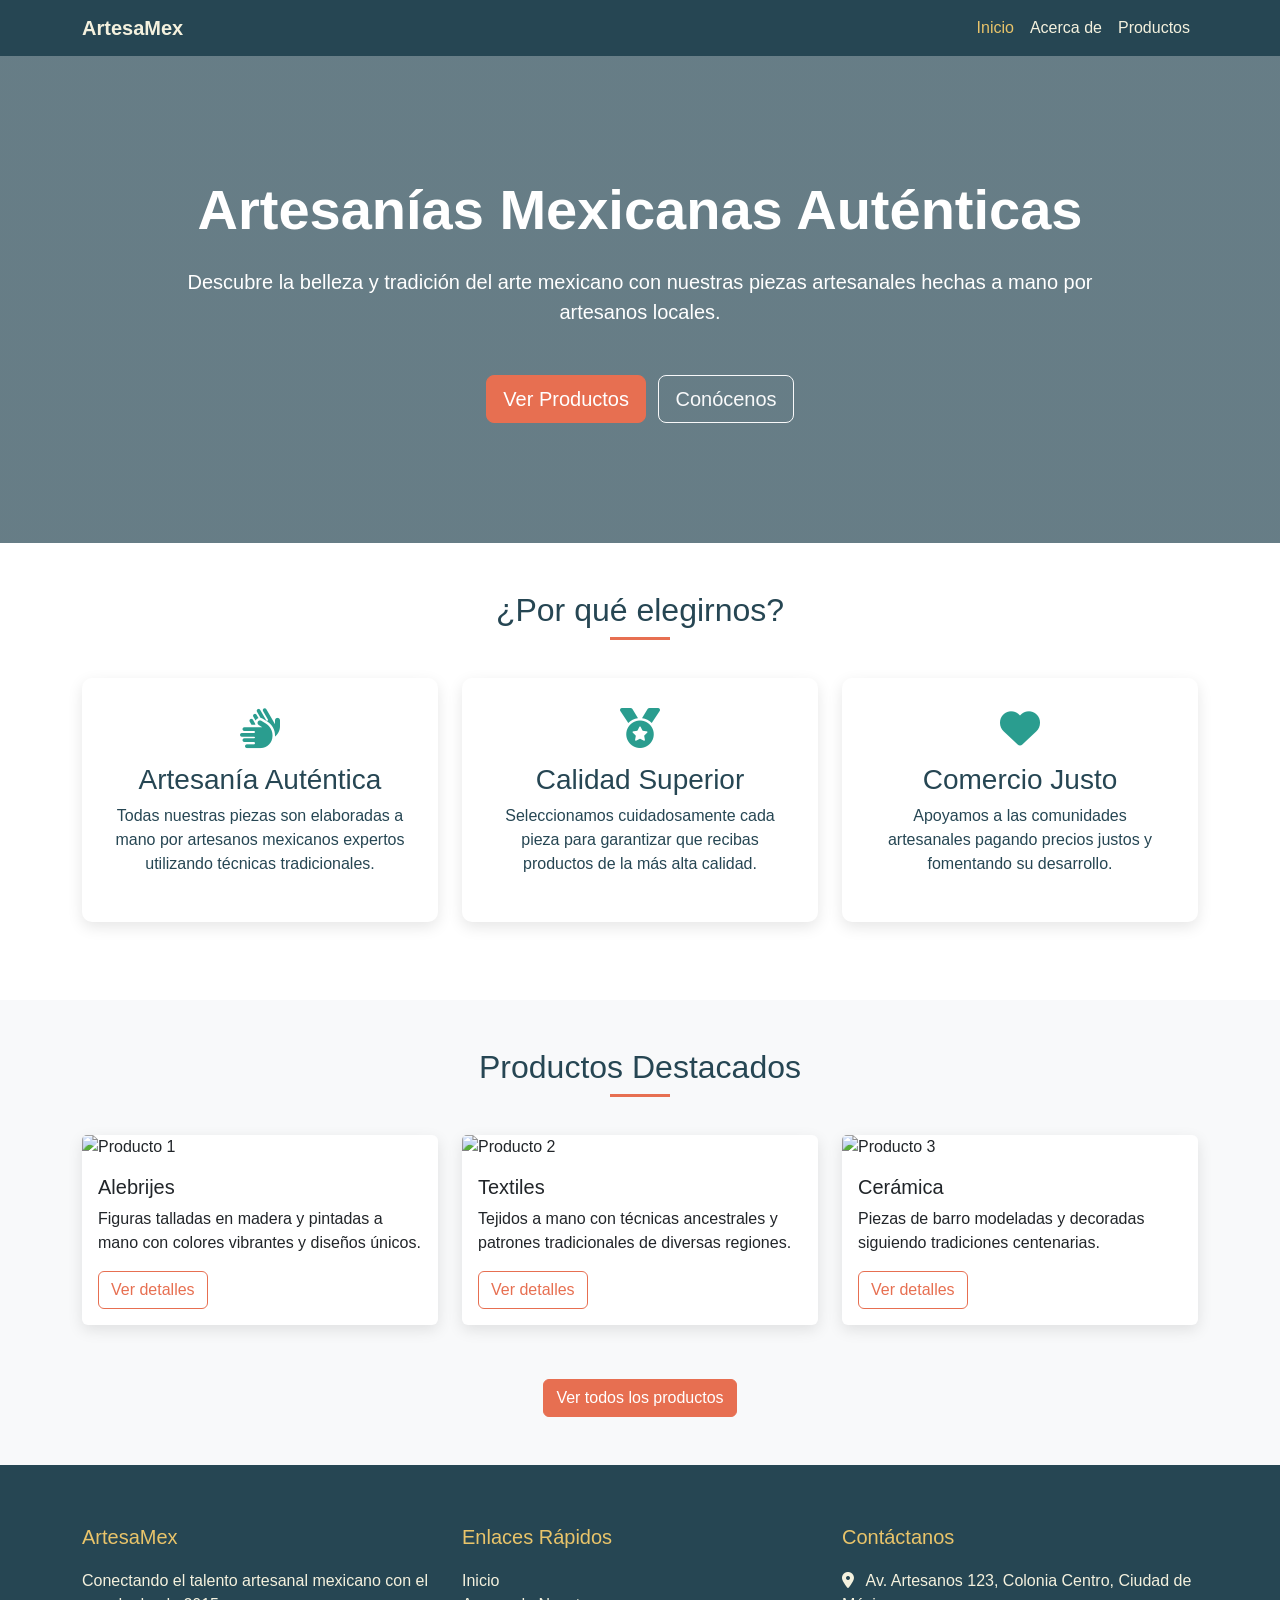
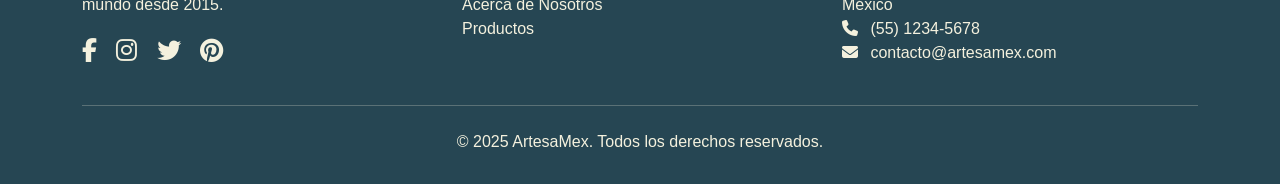
==== Frontend/index.html @ 0edc9e71 "Armado de estructura: HTML agregado a carpeta Frontend" ====
<!DOCTYPE html>
<html lang="es">
<head>
    <meta charset="UTF-8">
    <meta name="viewport" content="width=device-width, initial-scale=1.0">
    <title>ArtesaMex - Artesanías Mexicanas</title>
    <link href="https://cdnjs.cloudflare.com/ajax/libs/bootstrap/5.3.0/css/bootstrap.min.css" rel="stylesheet">
    <link href="https://cdnjs.cloudflare.com/ajax/libs/font-awesome/6.4.0/css/all.min.css" rel="stylesheet">
    <style>
        :root {
            --primary-color: #e76f51;
            --secondary-color: #2a9d8f;
            --accent-color: #e9c46a;
            --dark-color: #264653;
            --light-color: #f4f1de;
        }
        
        body {
            font-family: 'Segoe UI', Tahoma, Geneva, Verdana, sans-serif;
            color: var(--dark-color);
        }
        
        .navbar {
            background-color: var(--dark-color);
        }
        
        .navbar-brand {
            font-weight: bold;
            color: var(--light-color) !important;
        }
        
        .nav-link {
            color: var(--light-color) !important;
            font-weight: 500;
        }
        
        .nav-link.active {
            color: var(--accent-color) !important;
        }
        
        .hero-section {
            background: linear-gradient(rgba(38, 70, 83, 0.7), rgba(38, 70, 83, 0.7)), url('/api/placeholder/1920/1080');
            background-size: cover;
            background-position: center;
            color: white;
            padding: 120px 0;
            text-align: center;
        }
        
        .hero-section h1 {
            font-size: 3.5rem;
            font-weight: bold;
        }
        
        .btn-primary {
            background-color: var(--primary-color);
            border-color: var(--primary-color);
        }
        
        .btn-primary:hover {
            background-color: #d56344;
            border-color: #d56344;
        }
        
        .btn-outline-primary {
            color: var(--primary-color);
            border-color: var(--primary-color);
        }
        
        .btn-outline-primary:hover {
            background-color: var(--primary-color);
            border-color: var(--primary-color);
        }
        
        .feature-box {
            padding: 30px;
            border-radius: 10px;
            box-shadow: 0 5px 15px rgba(0,0,0,0.1);
            margin-bottom: 30px;
            transition: transform 0.3s ease;
        }
        
        .feature-box:hover {
            transform: translateY(-5px);
        }
        
        .feature-icon {
            font-size: 2.5rem;
            color: var(--secondary-color);
            margin-bottom: 15px;
        }
        
        .section-title {
            position: relative;
            margin-bottom: 40px;
        }
        
        .section-title:after {
            content: '';
            position: absolute;
            left: 0;
            bottom: -10px;
            width: 60px;
            height: 3px;
            background-color: var(--primary-color);
        }
        
        .section-title.text-center:after {
            left: 50%;
            transform: translateX(-50%);
        }
        
        .team-member {
            text-align: center;
            margin-bottom: 30px;
        }
        
        .team-member img {
            width: 200px;
            height: 200px;
            border-radius: 50%;
            object-fit: cover;
            border: 5px solid var(--light-color);
        }
        
        .product-card {
            border: none;
            box-shadow: 0 5px 15px rgba(0,0,0,0.1);
            transition: transform 0.3s ease;
            margin-bottom: 30px;
        }
        
        .product-card:hover {
            transform: translateY(-5px);
        }
        
        .footer {
            background-color: var(--dark-color);
            color: var(--light-color);
            padding: 60px 0 30px;
        }
        
        .footer h5 {
            color: var(--accent-color);
            margin-bottom: 20px;
        }
        
        .footer-link {
            color: var(--light-color);
            text-decoration: none;
            transition: color 0.3s;
        }
        
        .footer-link:hover {
            color: var(--accent-color);
        }
        
        .social-icon {
            font-size: 1.5rem;
            margin-right: 15px;
            color: var(--light-color);
            transition: color 0.3s;
        }
        
        .social-icon:hover {
            color: var(--accent-color);
        }
    </style>
</head>
<body>
    <!-- Navbar -->
    <nav class="navbar navbar-expand-lg navbar-dark sticky-top">
        <div class="container">
            <a class="navbar-brand" href="#home-page">ArtesaMex</a>
            <button class="navbar-toggler" type="button" data-bs-toggle="collapse" data-bs-target="#navbarNav">
                <span class="navbar-toggler-icon"></span>
            </button>
            <div class="collapse navbar-collapse" id="navbarNav">
                <ul class="navbar-nav ms-auto">
                    <li class="nav-item">
                        <a class="nav-link active" href="#home-page">Inicio</a>
                    </li>
                    <li class="nav-item">
                        <a class="nav-link" href="#about-page">Acerca de</a>
                    </li>
                    <li class="nav-item">
                        <a class="nav-link" href="#products-page">Productos</a>
                    </li>
                </ul>
            </div>
        </div>
    </nav>

    <!-- HOME PAGE -->
    <div id="home-page">
        <!-- Hero Section -->
        <section class="hero-section">
            <div class="container">
                <div class="row">
                    <div class="col-lg-10 mx-auto">
                        <h1 class="mb-4">Artesanías Mexicanas Auténticas</h1>
                        <p class="lead mb-5">Descubre la belleza y tradición del arte mexicano con nuestras piezas artesanales hechas a mano por artesanos locales.</p>
                        <a href="#products-page" class="btn btn-primary btn-lg me-2">Ver Productos</a>
                        <a href="#about-page" class="btn btn-outline-light btn-lg">Conócenos</a>
                    </div>
                </div>
            </div>
        </section>

        <!-- Features Section -->
        <section class="py-5">
            <div class="container">
                <h2 class="section-title text-center mb-5">¿Por qué elegirnos?</h2>
                <div class="row">
                    <div class="col-md-4">
                        <div class="feature-box text-center">
                            <i class="fas fa-hands feature-icon"></i>
                            <h3>Artesanía Auténtica</h3>
                            <p>Todas nuestras piezas son elaboradas a mano por artesanos mexicanos expertos utilizando técnicas tradicionales.</p>
                        </div>
                    </div>
                    <div class="col-md-4">
                        <div class="feature-box text-center">
                            <i class="fas fa-medal feature-icon"></i>
                            <h3>Calidad Superior</h3>
                            <p>Seleccionamos cuidadosamente cada pieza para garantizar que recibas productos de la más alta calidad.</p>
                        </div>
                    </div>
                    <div class="col-md-4">
                        <div class="feature-box text-center">
                            <i class="fas fa-heart feature-icon"></i>
                            <h3>Comercio Justo</h3>
                            <p>Apoyamos a las comunidades artesanales pagando precios justos y fomentando su desarrollo.</p>
                        </div>
                    </div>
                </div>
            </div>
        </section>

        <!-- Featured Products Preview -->
        <section class="py-5 bg-light">
            <div class="container">
                <h2 class="section-title text-center mb-5">Productos Destacados</h2>
                <div class="row">
                    <div class="col-md-4">
                        <div class="card product-card">
                            <img src="/api/placeholder/400/300" class="card-img-top" alt="Producto 1">
                            <div class="card-body">
                                <h5 class="card-title">Alebrijes</h5>
                                <p class="card-text">Figuras talladas en madera y pintadas a mano con colores vibrantes y diseños únicos.</p>
                                <a href="#products-page" class="btn btn-outline-primary">Ver detalles</a>
                            </div>
                        </div>
                    </div>
                    <div class="col-md-4">
                        <div class="card product-card">
                            <img src="/api/placeholder/400/300" class="card-img-top" alt="Producto 2">
                            <div class="card-body">
                                <h5 class="card-title">Textiles</h5>
                                <p class="card-text">Tejidos a mano con técnicas ancestrales y patrones tradicionales de diversas regiones.</p>
                                <a href="#products-page" class="btn btn-outline-primary">Ver detalles</a>
                            </div>
                        </div>
                    </div>
                    <div class="col-md-4">
                        <div class="card product-card">
                            <img src="/api/placeholder/400/300" class="card-img-top" alt="Producto 3">
                            <div class="card-body">
                                <h5 class="card-title">Cerámica</h5>
                                <p class="card-text">Piezas de barro modeladas y decoradas siguiendo tradiciones centenarias.</p>
                                <a href="#products-page" class="btn btn-outline-primary">Ver detalles</a>
                            </div>
                        </div>
                    </div>
                </div>
                <div class="text-center mt-4">
                    <a href="#products-page" class="btn btn-primary">Ver todos los productos</a>
                </div>
            </div>
        </section>
    </div>

    <!-- ABOUT PAGE -->
    <div id="about-page" class="py-5">
        <div class="container">
            <h2 class="section-title mb-5">Acerca de Nosotros</h2>
            
            <div class="row align-items-center mb-5">
                <div class="col-lg-6">
                    <h3>Nuestra Historia</h3>
                    <p>ArtesaMex nació en 2015 con la misión de preservar y promover el rico patrimonio artesanal mexicano. Lo que comenzó como un pequeño puesto en mercados locales se ha convertido en una empresa dedicada a conectar el talento artesanal mexicano con amantes del arte en todo el país.</p>
                    <p>Cada pieza que ofrecemos cuenta una historia única, transmitiendo la cultura, tradiciones y el espíritu creativo de México a través de las manos expertas de nuestros artesanos.</p>
                </div>
                <div class="col-lg-6">
                    <img src="/api/placeholder/600/400" alt="Nuestra Historia" class="img-fluid rounded">
                </div>
            </div>
            
            <div class="row align-items-center mb-5 flex-lg-row-reverse">
                <div class="col-lg-6">
                    <h3>Nuestra Misión</h3>
                    <p>En ArtesaMex, nos dedicamos a:</p>
                    <ul>
                        <li>Preservar y promover las técnicas artesanales tradicionales mexicanas</li>
                        <li>Ofrecer productos auténticos y de alta calidad a precios justos</li>
                        <li>Apoyar directamente a los artesanos y sus comunidades</li>
                        <li>Contribuir al desarrollo sostenible de las comunidades artesanales</li>
                        <li>Difundir la riqueza cultural de México a través de sus artesanías</li>
                    </ul>
                </div>
                <div class="col-lg-6">
                    <img src="/api/placeholder/600/400" alt="Nuestra Misión" class="img-fluid rounded">
                </div>
            </div>
            
            <h3 class="text-center mb-4">Nuestro Equipo</h3>
            <div class="row">
                <div class="col-md-4">
                    <div class="team-member">
                        <img src="/api/placeholder/300/300" alt="Equipo 1">
                        <h4 class="mt-3">María Fernández</h4>
                        <p class="text-muted">Fundadora y Directora</p>
                    </div>
                </div>
                <div class="col-md-4">
                    <div class="team-member">
                        <img src="/api/placeholder/300/300" alt="Equipo 2">
                        <h4 class="mt-3">Carlos Ramírez</h4>
                        <p class="text-muted">Coordinador de Artesanos</p>
                    </div>
                </div>
                <div class="col-md-4">
                    <div class="team-member">
                        <img src="/api/placeholder/300/300" alt="Equipo 3">
                        <h4 class="mt-3">Laura Gómez</h4>
                        <p class="text-muted">Diseñadora</p>
                    </div>
                </div>
            </div>
        </div>
    </div>

    <!-- PRODUCTS PAGE -->
    <div id="products-page" class="py-5 bg-light">
        <div class="container">
            <h2 class="section-title mb-5">Nuestros Productos</h2>
            
            <!-- Product Categories -->
            <ul class="nav nav-pills mb-4 justify-content-center">
                <li class="nav-item">
                    <a class="nav-link active" href="#all">Todos</a>
                </li>
                <li class="nav-item">
                    <a class="nav-link" href="#wood">Madera</a>
                </li>
                <li class="nav-item">
                    <a class="nav-link" href="#textile">Textiles</a>
                </li>
                <li class="nav-item">
                    <a class="nav-link" href="#ceramic">Cerámica</a>
                </li>
                <li class="nav-item">
                    <a class="nav-link" href="#jewelry">Joyería</a>
                </li>
            </ul>
            
            <!-- Products Grid -->
            <div class="row">
                <!-- Product 1 -->
                <div class="col-md-4 col-lg-3">
                    <div class="card product-card">
                        <img src="/api/placeholder/300/200" class="card-img-top" alt="Producto 1">
                        <div class="card-body">
                            <h5 class="card-title">Alebrije Multicolor</h5>
                            <p class="text-muted">Madera</p>
                            <p class="card-text">Figura tallada y pintada a mano con diseños únicos y colores vibrantes.</p>
                            <div class="d-flex justify-content-between align-items-center">
                                <span class="h5 mb-0">$850</span>
                                <button class="btn btn-sm btn-outline-primary">Ver detalles</button>
                            </div>
                        </div>
                    </div>
                </div>
                
                <!-- Product 2 -->
                <div class="col-md-4 col-lg-3">
                    <div class="card product-card">
                        <img src="/api/placeholder/300/200" class="card-img-top" alt="Producto 2">
                        <div class="card-body">
                            <h5 class="card-title">Rebozo Tradicional</h5>
                            <p class="text-muted">Textiles</p>
                            <p class="card-text">Tejido a mano en telar con técnicas ancestrales y tintes naturales.</p>
                            <div class="d-flex justify-content-between align-items-center">
                                <span class="h5 mb-0">$1,200</span>
                                <button class="btn btn-sm btn-outline-primary">Ver detalles</button>
                            </div>
                        </div>
                    </div>
                </div>
                
                <!-- Product 3 -->
                <div class="col-md-4 col-lg-3">
                    <div class="card product-card">
                        <img src="/api/placeholder/300/200" class="card-img-top" alt="Producto 3">
                        <div class="card-body">
                            <h5 class="card-title">Talavera Decorativa</h5>
                            <p class="text-muted">Cerámica</p>
                            <p class="card-text">Pieza de cerámica pintada a mano con diseños tradicionales de Puebla.</p>
                            <div class="d-flex justify-content-between align-items-center">
                                <span class="h5 mb-0">$650</span>
                                <button class="btn btn-sm btn-outline-primary">Ver detalles</button>
                            </div>
                        </div>
                    </div>
                </div>
                
                <!-- Product 4 -->
                <div class="col-md-4 col-lg-3">
                    <div class="card product-card">
                        <img src="/api/placeholder/300/200" class="card-img-top" alt="Producto 4">
                        <div class="card-body">
                            <h5 class="card-title">Collar de Plata</h5>
                            <p class="text-muted">Joyería</p>
                            <p class="card-text">Joyería fina de plata trabajada a mano por artesanos de Taxco.</p>
                            <div class="d-flex justify-content-between align-items-center">
                                <span class="h5 mb-0">$1,500</span>
                                <button class="btn btn-sm btn-outline-primary">Ver detalles</button>
                            </div>
                        </div>
                    </div>
                </div>
                
                <!-- Product 5 -->
                <div class="col-md-4 col-lg-3">
                    <div class="card product-card">
                        <img src="/api/placeholder/300/200" class="card-img-top" alt="Producto 5">
                        <div class="card-body">
                            <h5 class="card-title">Máscara Ceremonial</h5>
                            <p class="text-muted">Madera</p>
                            <p class="card-text">Máscara tallada en madera inspirada en tradiciones prehispánicas.</p>
                            <div class="d-flex justify-content-between align-items-center">
                                <span class="h5 mb-0">$950</span>
                                <button class="btn btn-sm btn-outline-primary">Ver detalles</button>
                            </div>
                        </div>
                    </div>
                </div>
                
                <!-- Product 6 -->
                <div class="col-md-4 col-lg-3">
                    <div class="card product-card">
                        <img src="/api/placeholder/300/200" class="card-img-top" alt="Producto 6">
                        <div class="card-body">
                            <h5 class="card-title">Huipil Bordado</h5>
                            <p class="text-muted">Textiles</p>
                            <p class="card-text">Prenda tradicional con bordados a mano de Chiapas.</p>
                            <div class="d-flex justify-content-between align-items-center">
                                <span class="h5 mb-0">$1,800</span>
                                <button class="btn btn-sm btn-outline-primary">Ver detalles</button>
                            </div>
                        </div>
                    </div>
                </div>
                
                <!-- Product 7 -->
                <div class="col-md-4 col-lg-3">
                    <div class="card product-card">
                        <img src="/api/placeholder/300/200" class="card-img-top" alt="Producto 7">
                        <div class="card-body">
                            <h5 class="card-title">Árbol de la Vida</h5>
                            <p class="text-muted">Cerámica</p>
                            <p class="card-text">Pieza decorativa elaborada y pintada a mano en Metepec.</p>
                            <div class="d-flex justify-content-between align-items-center">
                                <span class="h5 mb-0">$1,100</span>
                                <button class="btn btn-sm btn-outline-primary">Ver detalles</button>
                            </div>
                        </div>
                    </div>
                </div>
                
                <!-- Product 8 -->
                <div class="col-md-4 col-lg-3">
                    <div class="card product-card">
                        <img src="/api/placeholder/300/200" class="card-img-top" alt="Producto 8">
                        <div class="card-body">
                            <h5 class="card-title">Aretes de Ámbar</h5>
                            <p class="text-muted">Joyería</p>
                            <p class="card-text">Aretes de plata con ámbar natural de Chiapas montado a mano.</p>
                            <div class="d-flex justify-content-between align-items-center">
                                <span class="h5 mb-0">$780</span>
                                <button class="btn btn-sm btn-outline-primary">Ver detalles</button>
                            </div>
                        </div>
                    </div>
                </div>
            </div>
        </div>
    </div>

    <!-- Footer -->
    <footer class="footer">
        <div class="container">
            <div class="row">
                <div class="col-md-4 mb-4 mb-md-0">
                    <h5>ArtesaMex</h5>
                    <p>Conectando el talento artesanal mexicano con el mundo desde 2015.</p>
                    <div class="mt-3">
                        <a href="#" class="social-icon"><i class="fab fa-facebook-f"></i></a>
                        <a href="#" class="social-icon"><i class="fab fa-instagram"></i></a>
                        <a href="#" class="social-icon"><i class="fab fa-twitter"></i></a>
                        <a href="#" class="social-icon"><i class="fab fa-pinterest"></i></a>
                    </div>
                </div>
                <div class="col-md-4 mb-4 mb-md-0">
                    <h5>Enlaces Rápidos</h5>
                    <ul class="list-unstyled">
                        <li><a href="#home-page" class="footer-link">Inicio</a></li>
                        <li><a href="#about-page" class="footer-link">Acerca de Nosotros</a></li>
                        <li><a href="#products-page" class="footer-link">Productos</a></li>
                    </ul>
                </div>
                <div class="col-md-4">
                    <h5>Contáctanos</h5>
                    <ul class="list-unstyled">
                        <li><i class="fas fa-map-marker-alt me-2"></i> Av. Artesanos 123, Colonia Centro, Ciudad de México</li>
                        <li><i class="fas fa-phone me-2"></i> (55) 1234-5678</li>
                        <li><i class="fas fa-envelope me-2"></i> contacto@artesamex.com</li>
                    </ul>
                </div>
            </div>
            <hr class="mt-4 mb-4 bg-light">
            <div class="row">
                <div class="col-md-12 text-center">
                    <p class="mb-0">&copy; 2025 ArtesaMex. Todos los derechos reservados.</p>
                </div>
            </div>
        </div>
    </footer>

    <!-- Scripts -->
    <script src="https://cdnjs.cloudflare.com/ajax/libs/bootstrap/5.3.0/js/bootstrap.bundle.min.js"></script>
    <script>
        // Simple page navigation script
        document.addEventListener('DOMContentLoaded', function() {
            // Get all navbar links
            const navLinks = document.querySelectorAll('.navbar-nav .nav-link');
            
            // Add click event to each link
            navLinks.forEach(link => {
                link.addEventListener('click', function(e) {
                    // Update active class
                    navLinks.forEach(l => l.classList.remove('active'));
                    this.classList.add('active');
                    
                    // Get target page id
                    const targetId = this.getAttribute('href');
                    
                    // Hide all pages
                    document.querySelectorAll('#home-page, #about-page, #products-page').forEach(page => {
                        page.style.display = 'none';
                    });
                    
                    // Show target page
                    document.querySelector(targetId).style.display = 'block';
                    
                    // Scroll to top
                    window.scrollTo(0, 0);
                });
            });
            
            // Initial setup - show home page
            document.querySelector('#home-page').style.display = 'block';
            document.querySelector('#about-page').style.display = 'none';
            document.querySelector('#products-page').style.display = 'none';
        });
    </script>
</body>
</html>
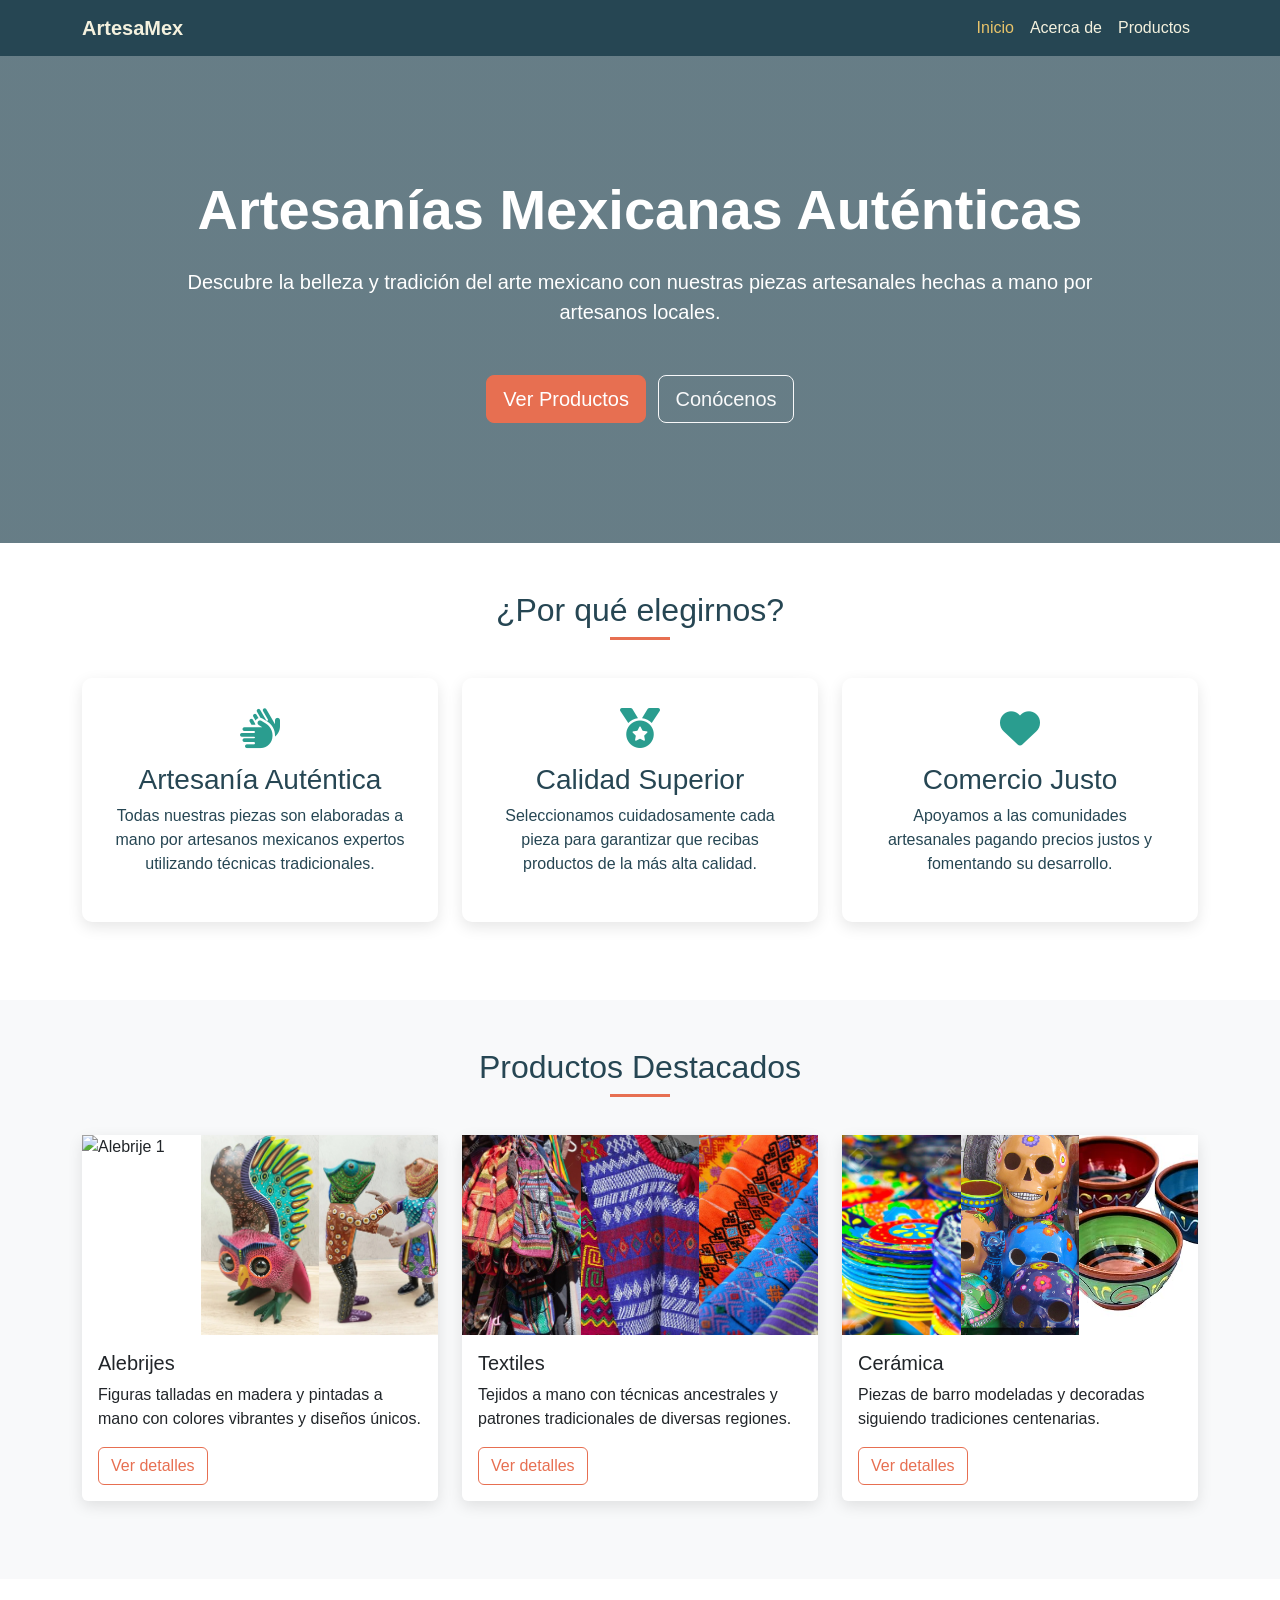
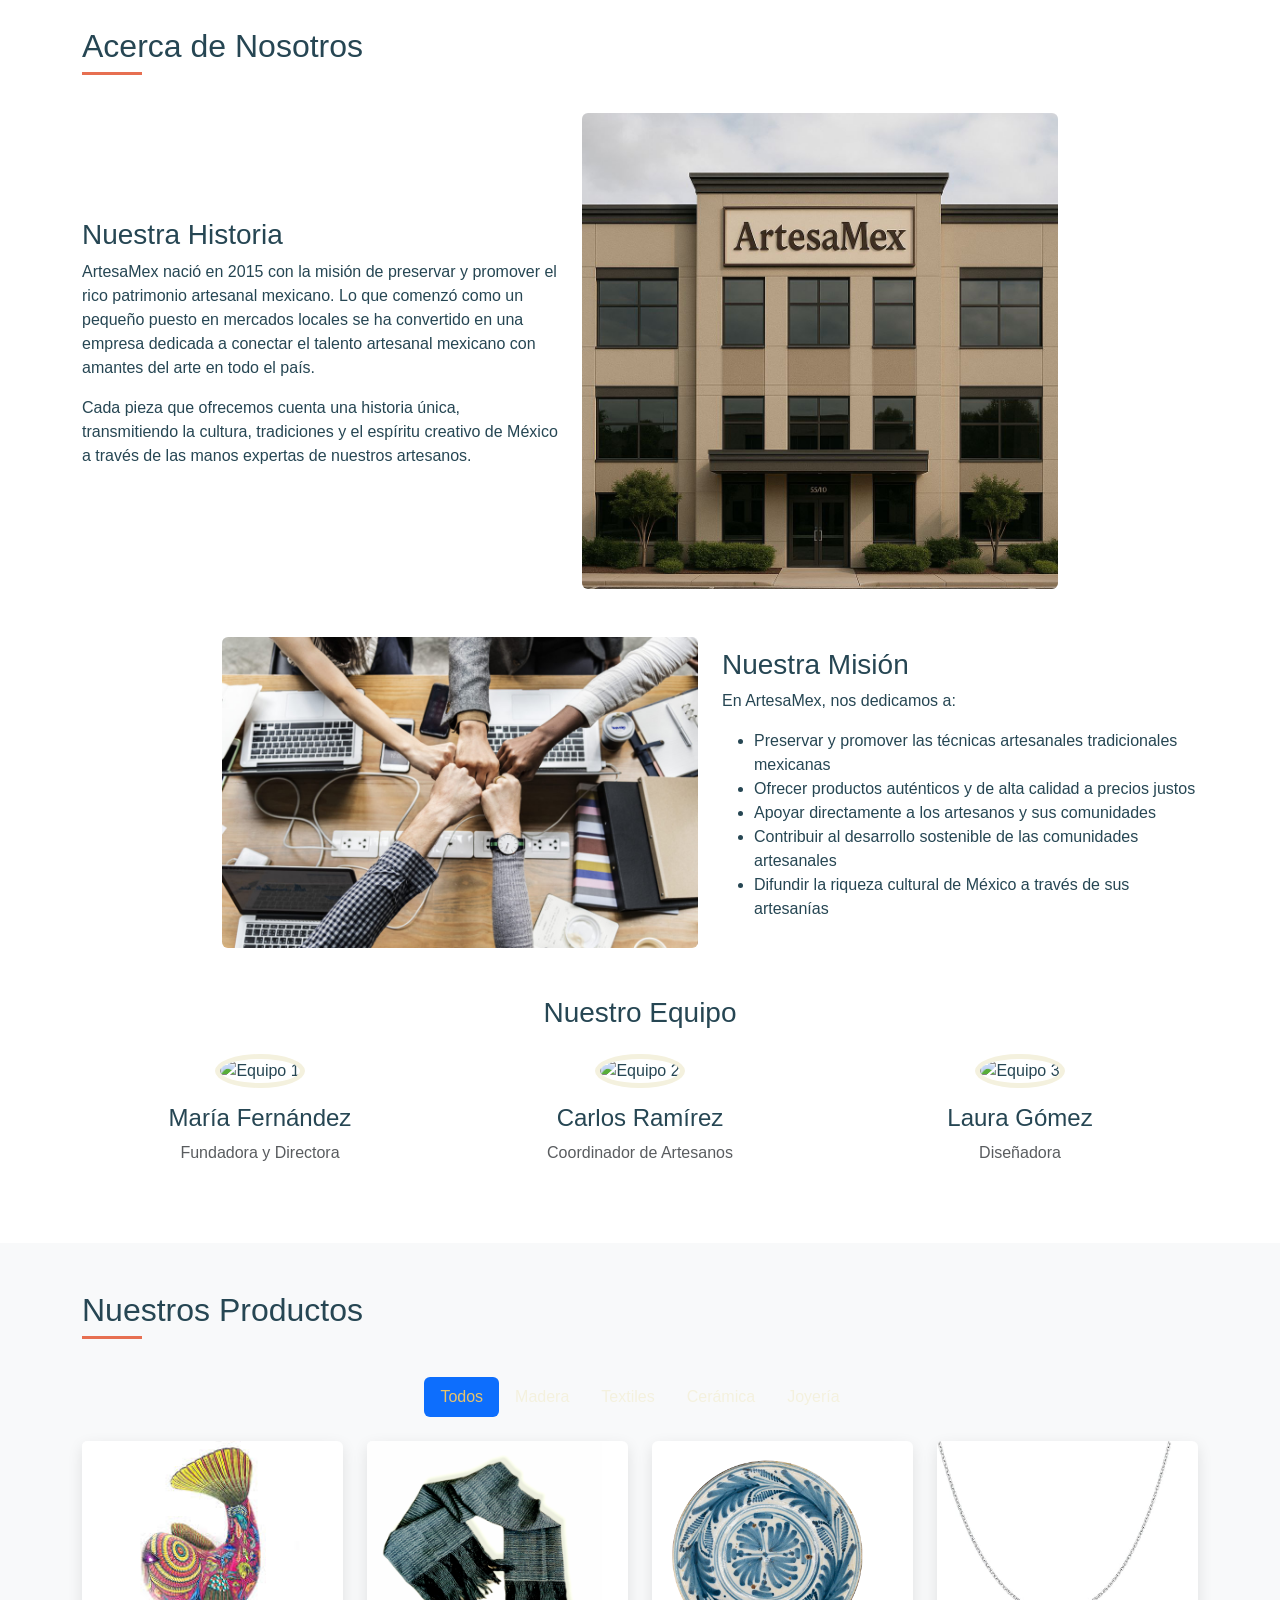
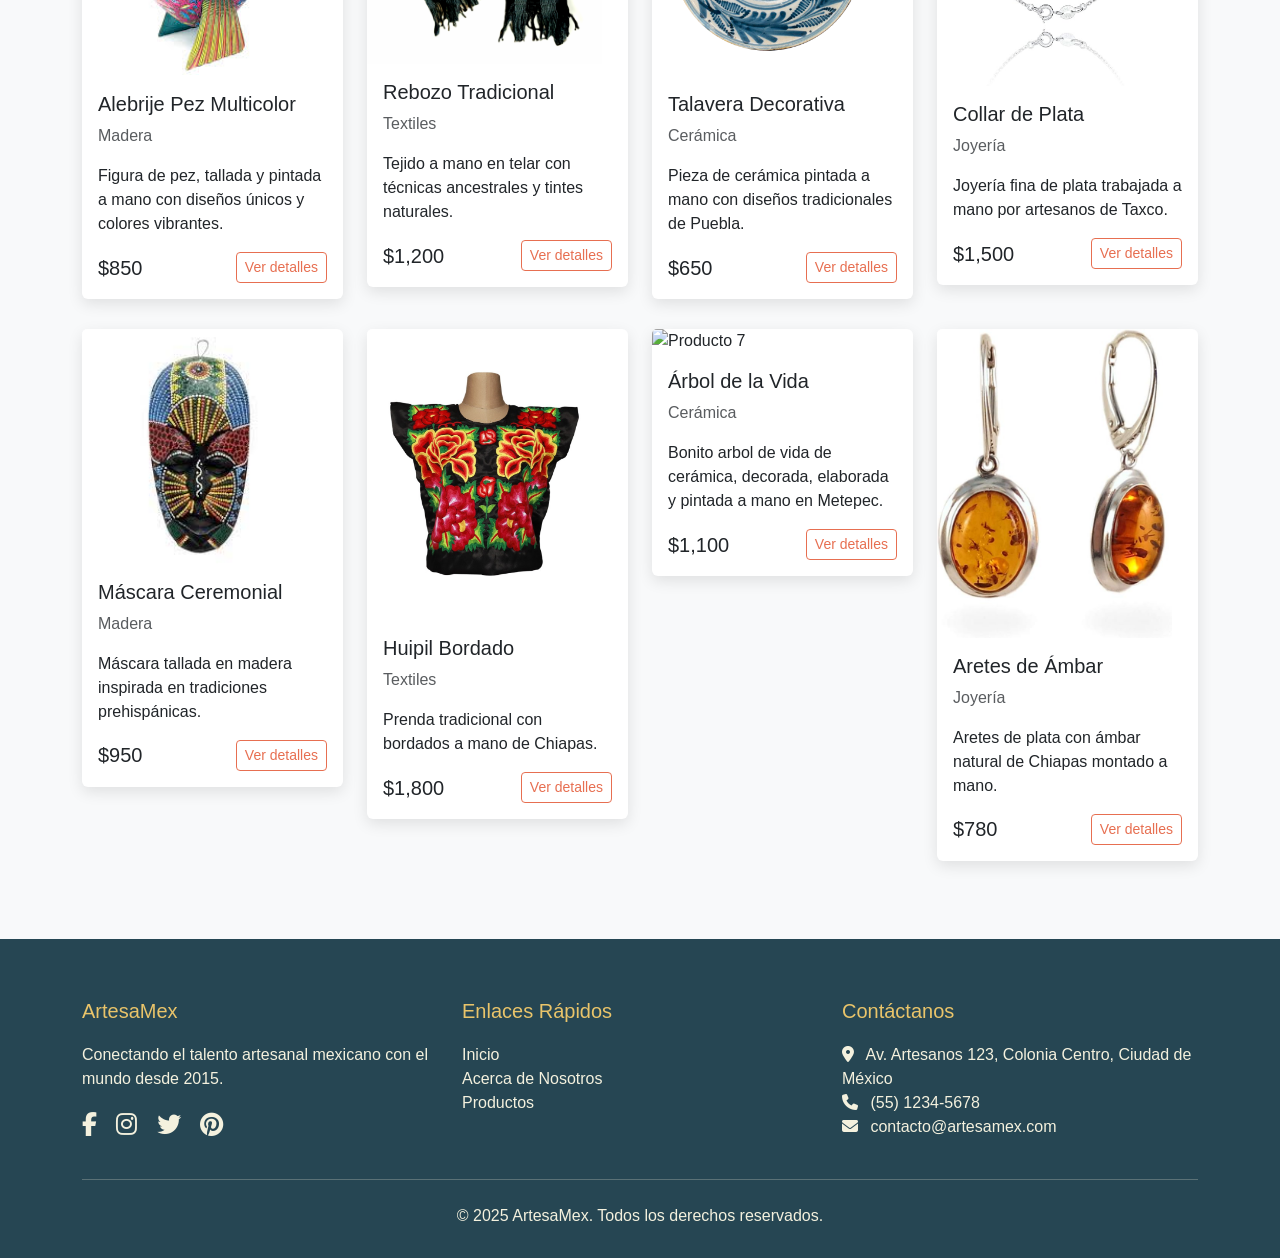
==== commit 669304e5: "Refactorización frontend: separar CSS del HTML, corregir enlaces de imágenes y ajustes menores" ====
--- a/Frontend/index.html
+++ b/Frontend/index.html
@@ -1,195 +1,42 @@
 <!DOCTYPE html>
 <html lang="es">
+
 <head>
     <meta charset="UTF-8">
     <meta name="viewport" content="width=device-width, initial-scale=1.0">
     <title>ArtesaMex - Artesanías Mexicanas</title>
     <link href="https://cdnjs.cloudflare.com/ajax/libs/bootstrap/5.3.0/css/bootstrap.min.css" rel="stylesheet">
     <link href="https://cdnjs.cloudflare.com/ajax/libs/font-awesome/6.4.0/css/all.min.css" rel="stylesheet">
-    <style>
-        :root {
-            --primary-color: #e76f51;
-            --secondary-color: #2a9d8f;
-            --accent-color: #e9c46a;
-            --dark-color: #264653;
-            --light-color: #f4f1de;
-        }
-        
-        body {
-            font-family: 'Segoe UI', Tahoma, Geneva, Verdana, sans-serif;
-            color: var(--dark-color);
-        }
-        
-        .navbar {
-            background-color: var(--dark-color);
-        }
-        
-        .navbar-brand {
-            font-weight: bold;
-            color: var(--light-color) !important;
-        }
-        
-        .nav-link {
-            color: var(--light-color) !important;
-            font-weight: 500;
-        }
-        
-        .nav-link.active {
-            color: var(--accent-color) !important;
-        }
-        
-        .hero-section {
-            background: linear-gradient(rgba(38, 70, 83, 0.7), rgba(38, 70, 83, 0.7)), url('/api/placeholder/1920/1080');
-            background-size: cover;
-            background-position: center;
-            color: white;
-            padding: 120px 0;
-            text-align: center;
-        }
-        
-        .hero-section h1 {
-            font-size: 3.5rem;
-            font-weight: bold;
-        }
-        
-        .btn-primary {
-            background-color: var(--primary-color);
-            border-color: var(--primary-color);
-        }
-        
-        .btn-primary:hover {
-            background-color: #d56344;
-            border-color: #d56344;
-        }
-        
-        .btn-outline-primary {
-            color: var(--primary-color);
-            border-color: var(--primary-color);
-        }
-        
-        .btn-outline-primary:hover {
-            background-color: var(--primary-color);
-            border-color: var(--primary-color);
-        }
-        
-        .feature-box {
-            padding: 30px;
-            border-radius: 10px;
-            box-shadow: 0 5px 15px rgba(0,0,0,0.1);
-            margin-bottom: 30px;
-            transition: transform 0.3s ease;
-        }
-        
-        .feature-box:hover {
-            transform: translateY(-5px);
-        }
-        
-        .feature-icon {
-            font-size: 2.5rem;
-            color: var(--secondary-color);
-            margin-bottom: 15px;
-        }
-        
-        .section-title {
-            position: relative;
-            margin-bottom: 40px;
-        }
-        
-        .section-title:after {
-            content: '';
-            position: absolute;
-            left: 0;
-            bottom: -10px;
-            width: 60px;
-            height: 3px;
-            background-color: var(--primary-color);
-        }
-        
-        .section-title.text-center:after {
-            left: 50%;
-            transform: translateX(-50%);
-        }
-        
-        .team-member {
-            text-align: center;
-            margin-bottom: 30px;
-        }
-        
-        .team-member img {
-            width: 200px;
-            height: 200px;
-            border-radius: 50%;
-            object-fit: cover;
-            border: 5px solid var(--light-color);
-        }
-        
-        .product-card {
-            border: none;
-            box-shadow: 0 5px 15px rgba(0,0,0,0.1);
-            transition: transform 0.3s ease;
-            margin-bottom: 30px;
-        }
-        
-        .product-card:hover {
-            transform: translateY(-5px);
-        }
-        
-        .footer {
-            background-color: var(--dark-color);
-            color: var(--light-color);
-            padding: 60px 0 30px;
-        }
-        
-        .footer h5 {
-            color: var(--accent-color);
-            margin-bottom: 20px;
-        }
-        
-        .footer-link {
-            color: var(--light-color);
-            text-decoration: none;
-            transition: color 0.3s;
-        }
-        
-        .footer-link:hover {
-            color: var(--accent-color);
-        }
-        
-        .social-icon {
-            font-size: 1.5rem;
-            margin-right: 15px;
-            color: var(--light-color);
-            transition: color 0.3s;
-        }
-        
-        .social-icon:hover {
-            color: var(--accent-color);
-        }
-    </style>
+    <link rel="stylesheet" href="style.css">
 </head>
+
 <body>
-    <!-- Navbar -->
-    <nav class="navbar navbar-expand-lg navbar-dark sticky-top">
-        <div class="container">
-            <a class="navbar-brand" href="#home-page">ArtesaMex</a>
-            <button class="navbar-toggler" type="button" data-bs-toggle="collapse" data-bs-target="#navbarNav">
-                <span class="navbar-toggler-icon"></span>
-            </button>
-            <div class="collapse navbar-collapse" id="navbarNav">
-                <ul class="navbar-nav ms-auto">
-                    <li class="nav-item">
-                        <a class="nav-link active" href="#home-page">Inicio</a>
-                    </li>
-                    <li class="nav-item">
-                        <a class="nav-link" href="#about-page">Acerca de</a>
-                    </li>
-                    <li class="nav-item">
-                        <a class="nav-link" href="#products-page">Productos</a>
-                    </li>
-                </ul>
-            </div>
-        </div>
-    </nav>
+
+    <!-- Barra de navegacion -->
+    <header>
+        <nav class="navbar navbar-expand-lg navbar-dark sticky-top">
+            <div class="container">
+                <a class="navbar-brand" href="#home-page">ArtesaMex</a>
+                <button class="navbar-toggler" type="button" data-bs-toggle="collapse" data-bs-target="#navbarNav">
+                    <span class="navbar-toggler-icon"></span>
+                </button>
+                <div class="collapse navbar-collapse" id="navbarNav">
+                    <ul class="navbar-nav ms-auto">
+                        <li class="nav-item">
+                            <a class="nav-link active" href="#home-page">Inicio</a>
+                        </li>
+                        <li class="nav-item">
+                            <a class="nav-link" href="#about-page">Acerca de</a>
+                        </li>
+                        <li class="nav-item">
+                            <a class="nav-link" href="#products-page">Productos</a>
+                        </li>
+                    </ul>
+                </div>
+            </div>
+        </nav>
+    </header>
+
 
     <!-- HOME PAGE -->
     <div id="home-page">
@@ -199,7 +46,8 @@
                 <div class="row">
                     <div class="col-lg-10 mx-auto">
                         <h1 class="mb-4">Artesanías Mexicanas Auténticas</h1>
-                        <p class="lead mb-5">Descubre la belleza y tradición del arte mexicano con nuestras piezas artesanales hechas a mano por artesanos locales.</p>
+                        <p class="lead mb-5">Descubre la belleza y tradición del arte mexicano con nuestras piezas
+                            artesanales hechas a mano por artesanos locales.</p>
                         <a href="#products-page" class="btn btn-primary btn-lg me-2">Ver Productos</a>
                         <a href="#about-page" class="btn btn-outline-light btn-lg">Conócenos</a>
                     </div>
@@ -216,21 +64,24 @@
                         <div class="feature-box text-center">
                             <i class="fas fa-hands feature-icon"></i>
                             <h3>Artesanía Auténtica</h3>
-                            <p>Todas nuestras piezas son elaboradas a mano por artesanos mexicanos expertos utilizando técnicas tradicionales.</p>
+                            <p>Todas nuestras piezas son elaboradas a mano por artesanos mexicanos expertos utilizando
+                                técnicas tradicionales.</p>
                         </div>
                     </div>
                     <div class="col-md-4">
                         <div class="feature-box text-center">
                             <i class="fas fa-medal feature-icon"></i>
                             <h3>Calidad Superior</h3>
-                            <p>Seleccionamos cuidadosamente cada pieza para garantizar que recibas productos de la más alta calidad.</p>
+                            <p>Seleccionamos cuidadosamente cada pieza para garantizar que recibas productos de la más
+                                alta calidad.</p>
                         </div>
                     </div>
                     <div class="col-md-4">
                         <div class="feature-box text-center">
                             <i class="fas fa-heart feature-icon"></i>
                             <h3>Comercio Justo</h3>
-                            <p>Apoyamos a las comunidades artesanales pagando precios justos y fomentando su desarrollo.</p>
+                            <p>Apoyamos a las comunidades artesanales pagando precios justos y fomentando su desarrollo.
+                            </p>
                         </div>
                     </div>
                 </div>
@@ -242,337 +93,379 @@
             <div class="container">
                 <h2 class="section-title text-center mb-5">Productos Destacados</h2>
                 <div class="row">
-                    <div class="col-md-4">
-                        <div class="card product-card">
-                            <img src="/api/placeholder/400/300" class="card-img-top" alt="Producto 1">
+                    <!-- Alebrijes -->
+                    <div class="col-md-4">
+                        <div class="card product-card">
+                            <div class="flex-image d-flex">
+                                <div class="flex-card">
+                                    <img src="assets/alebrijes/producto1.png" alt="Alebrije 1">
+                                </div>
+                                <div class="flex-card">
+                                    <img src="assets/alebrijes/producto2.png" alt="Alebrije 2">
+                                </div>
+                                <div class="flex-card">
+                                    <img src="assets/alebrijes/producto3.jpg" alt="Alebrije 3">
+                                </div>
+                            </div>
                             <div class="card-body">
                                 <h5 class="card-title">Alebrijes</h5>
-                                <p class="card-text">Figuras talladas en madera y pintadas a mano con colores vibrantes y diseños únicos.</p>
+                                <p class="card-text">Figuras talladas en madera y pintadas a mano con colores vibrantes
+                                    y diseños únicos.</p>
                                 <a href="#products-page" class="btn btn-outline-primary">Ver detalles</a>
                             </div>
                         </div>
                     </div>
-                    <div class="col-md-4">
-                        <div class="card product-card">
-                            <img src="/api/placeholder/400/300" class="card-img-top" alt="Producto 2">
+
+                    <!-- Textiles -->
+                    <div class="col-md-4">
+                        <div class="card product-card">
+                            <div class="flex-image d-flex">
+                                <div class="flex-card"><img src="assets/textiles/producto1.jpg" alt="Textil 1"></div>
+                                <div class="flex-card"><img src="assets/textiles/producto2.jpg" alt="Textil 2"></div>
+                                <div class="flex-card"><img src="assets/textiles/producto3.jpeg" alt="Textil 3"></div>
+                            </div>
                             <div class="card-body">
                                 <h5 class="card-title">Textiles</h5>
-                                <p class="card-text">Tejidos a mano con técnicas ancestrales y patrones tradicionales de diversas regiones.</p>
+                                <p class="card-text">Tejidos a mano con técnicas ancestrales y patrones tradicionales de
+                                    diversas regiones.</p>
                                 <a href="#products-page" class="btn btn-outline-primary">Ver detalles</a>
                             </div>
                         </div>
                     </div>
-                    <div class="col-md-4">
-                        <div class="card product-card">
-                            <img src="/api/placeholder/400/300" class="card-img-top" alt="Producto 3">
+
+                    <div class="col-md-4">
+                        <div class="card product-card">
+                            <div class="flex-image d-flex">
+                                <div class="flex-card"><img src="assets/ceramica/producto1.jpg" alt="Cerámica 1"></div>
+                                <div class="flex-card"><img src="assets/ceramica/producto2.jpg" alt="Cerámica 2"></div>
+                                <div class="flex-card"><img src="assets/ceramica/producto3.jpg" alt="Cerámica 3"></div>
+                            </div>
                             <div class="card-body">
                                 <h5 class="card-title">Cerámica</h5>
-                                <p class="card-text">Piezas de barro modeladas y decoradas siguiendo tradiciones centenarias.</p>
+                                <p class="card-text">Piezas de barro modeladas y decoradas siguiendo tradiciones
+                                    centenarias.</p>
                                 <a href="#products-page" class="btn btn-outline-primary">Ver detalles</a>
                             </div>
                         </div>
                     </div>
-                </div>
-                <div class="text-center mt-4">
-                    <a href="#products-page" class="btn btn-primary">Ver todos los productos</a>
+
                 </div>
             </div>
         </section>
-    </div>
-
-    <!-- ABOUT PAGE -->
-    <div id="about-page" class="py-5">
-        <div class="container">
-            <h2 class="section-title mb-5">Acerca de Nosotros</h2>
-            
-            <div class="row align-items-center mb-5">
-                <div class="col-lg-6">
-                    <h3>Nuestra Historia</h3>
-                    <p>ArtesaMex nació en 2015 con la misión de preservar y promover el rico patrimonio artesanal mexicano. Lo que comenzó como un pequeño puesto en mercados locales se ha convertido en una empresa dedicada a conectar el talento artesanal mexicano con amantes del arte en todo el país.</p>
-                    <p>Cada pieza que ofrecemos cuenta una historia única, transmitiendo la cultura, tradiciones y el espíritu creativo de México a través de las manos expertas de nuestros artesanos.</p>
-                </div>
-                <div class="col-lg-6">
-                    <img src="/api/placeholder/600/400" alt="Nuestra Historia" class="img-fluid rounded">
-                </div>
-            </div>
-            
-            <div class="row align-items-center mb-5 flex-lg-row-reverse">
-                <div class="col-lg-6">
-                    <h3>Nuestra Misión</h3>
-                    <p>En ArtesaMex, nos dedicamos a:</p>
-                    <ul>
-                        <li>Preservar y promover las técnicas artesanales tradicionales mexicanas</li>
-                        <li>Ofrecer productos auténticos y de alta calidad a precios justos</li>
-                        <li>Apoyar directamente a los artesanos y sus comunidades</li>
-                        <li>Contribuir al desarrollo sostenible de las comunidades artesanales</li>
-                        <li>Difundir la riqueza cultural de México a través de sus artesanías</li>
-                    </ul>
-                </div>
-                <div class="col-lg-6">
-                    <img src="/api/placeholder/600/400" alt="Nuestra Misión" class="img-fluid rounded">
-                </div>
-            </div>
-            
-            <h3 class="text-center mb-4">Nuestro Equipo</h3>
-            <div class="row">
-                <div class="col-md-4">
-                    <div class="team-member">
-                        <img src="/api/placeholder/300/300" alt="Equipo 1">
-                        <h4 class="mt-3">María Fernández</h4>
-                        <p class="text-muted">Fundadora y Directora</p>
-                    </div>
-                </div>
-                <div class="col-md-4">
-                    <div class="team-member">
-                        <img src="/api/placeholder/300/300" alt="Equipo 2">
-                        <h4 class="mt-3">Carlos Ramírez</h4>
-                        <p class="text-muted">Coordinador de Artesanos</p>
-                    </div>
-                </div>
-                <div class="col-md-4">
-                    <div class="team-member">
-                        <img src="/api/placeholder/300/300" alt="Equipo 3">
-                        <h4 class="mt-3">Laura Gómez</h4>
-                        <p class="text-muted">Diseñadora</p>
+
+        <!-- ABOUT PAGE -->
+        <div id="about-page" class="py-5">
+            <div class="container">
+                <h2 class="section-title mb-5">Acerca de Nosotros</h2>
+
+                <div class="row align-items-center mb-5">
+                    <div class="col-lg-6">
+                        <h3>Nuestra Historia</h3>
+                        <p>ArtesaMex nació en 2015 con la misión de preservar y promover el rico patrimonio artesanal
+                            mexicano. Lo que comenzó como un pequeño puesto en mercados locales se ha convertido en una
+                            empresa dedicada a conectar el talento artesanal mexicano con amantes del arte en todo el
+                            país.
+                        </p>
+                        <p>Cada pieza que ofrecemos cuenta una historia única, transmitiendo la cultura, tradiciones y
+                            el
+                            espíritu creativo de México a través de las manos expertas de nuestros artesanos.</p>
+                    </div>
+                    <div class="col-lg-6">
+                        <img src="assets/acercadenosotros/artesamexhistoria.jpg" alt="Empresa de ArtesaMex"
+                            class="img-fluid rounded">
+                    </div>
+                </div>
+
+                <div class="row align-items-center mb-5 flex-lg-row-reverse">
+                    <div class="col-lg-6">
+                        <h3>Nuestra Misión</h3>
+                        <p>En ArtesaMex, nos dedicamos a:</p>
+                        <ul>
+                            <li>Preservar y promover las técnicas artesanales tradicionales mexicanas</li>
+                            <li>Ofrecer productos auténticos y de alta calidad a precios justos</li>
+                            <li>Apoyar directamente a los artesanos y sus comunidades</li>
+                            <li>Contribuir al desarrollo sostenible de las comunidades artesanales</li>
+                            <li>Difundir la riqueza cultural de México a través de sus artesanías</li>
+                        </ul>
+                    </div>
+                    <div class="col-lg-6">
+                        <img src="assets/acercadenosotros/mision.jpeg" alt="Nuestra Misión" class="img-fluid rounded">
+                    </div>
+                </div>
+
+                <h3 class="text-center mb-4">Nuestro Equipo</h3>
+                <div class="row">
+                    <div class="col-md-4">
+                        <div class="team-member">
+                            <img src="/api/placeholder/300/300" alt="Equipo 1">
+                            <h4 class="mt-3">María Fernández</h4>
+                            <p class="text-muted">Fundadora y Directora</p>
+                        </div>
+                    </div>
+                    <div class="col-md-4">
+                        <div class="team-member">
+                            <img src="/api/placeholder/300/300" alt="Equipo 2">
+                            <h4 class="mt-3">Carlos Ramírez</h4>
+                            <p class="text-muted">Coordinador de Artesanos</p>
+                        </div>
+                    </div>
+                    <div class="col-md-4">
+                        <div class="team-member">
+                            <img src="/api/placeholder/300/300" alt="Equipo 3">
+                            <h4 class="mt-3">Laura Gómez</h4>
+                            <p class="text-muted">Diseñadora</p>
+                        </div>
                     </div>
                 </div>
             </div>
         </div>
-    </div>
-
-    <!-- PRODUCTS PAGE -->
-    <div id="products-page" class="py-5 bg-light">
-        <div class="container">
-            <h2 class="section-title mb-5">Nuestros Productos</h2>
-            
-            <!-- Product Categories -->
-            <ul class="nav nav-pills mb-4 justify-content-center">
-                <li class="nav-item">
-                    <a class="nav-link active" href="#all">Todos</a>
-                </li>
-                <li class="nav-item">
-                    <a class="nav-link" href="#wood">Madera</a>
-                </li>
-                <li class="nav-item">
-                    <a class="nav-link" href="#textile">Textiles</a>
-                </li>
-                <li class="nav-item">
-                    <a class="nav-link" href="#ceramic">Cerámica</a>
-                </li>
-                <li class="nav-item">
-                    <a class="nav-link" href="#jewelry">Joyería</a>
-                </li>
-            </ul>
-            
-            <!-- Products Grid -->
-            <div class="row">
-                <!-- Product 1 -->
-                <div class="col-md-4 col-lg-3">
-                    <div class="card product-card">
-                        <img src="/api/placeholder/300/200" class="card-img-top" alt="Producto 1">
-                        <div class="card-body">
-                            <h5 class="card-title">Alebrije Multicolor</h5>
-                            <p class="text-muted">Madera</p>
-                            <p class="card-text">Figura tallada y pintada a mano con diseños únicos y colores vibrantes.</p>
-                            <div class="d-flex justify-content-between align-items-center">
-                                <span class="h5 mb-0">$850</span>
-                                <button class="btn btn-sm btn-outline-primary">Ver detalles</button>
-                            </div>
-                        </div>
-                    </div>
-                </div>
-                
-                <!-- Product 2 -->
-                <div class="col-md-4 col-lg-3">
-                    <div class="card product-card">
-                        <img src="/api/placeholder/300/200" class="card-img-top" alt="Producto 2">
-                        <div class="card-body">
-                            <h5 class="card-title">Rebozo Tradicional</h5>
-                            <p class="text-muted">Textiles</p>
-                            <p class="card-text">Tejido a mano en telar con técnicas ancestrales y tintes naturales.</p>
-                            <div class="d-flex justify-content-between align-items-center">
-                                <span class="h5 mb-0">$1,200</span>
-                                <button class="btn btn-sm btn-outline-primary">Ver detalles</button>
-                            </div>
-                        </div>
-                    </div>
-                </div>
-                
-                <!-- Product 3 -->
-                <div class="col-md-4 col-lg-3">
-                    <div class="card product-card">
-                        <img src="/api/placeholder/300/200" class="card-img-top" alt="Producto 3">
-                        <div class="card-body">
-                            <h5 class="card-title">Talavera Decorativa</h5>
-                            <p class="text-muted">Cerámica</p>
-                            <p class="card-text">Pieza de cerámica pintada a mano con diseños tradicionales de Puebla.</p>
-                            <div class="d-flex justify-content-between align-items-center">
-                                <span class="h5 mb-0">$650</span>
-                                <button class="btn btn-sm btn-outline-primary">Ver detalles</button>
-                            </div>
-                        </div>
-                    </div>
-                </div>
-                
-                <!-- Product 4 -->
-                <div class="col-md-4 col-lg-3">
-                    <div class="card product-card">
-                        <img src="/api/placeholder/300/200" class="card-img-top" alt="Producto 4">
-                        <div class="card-body">
-                            <h5 class="card-title">Collar de Plata</h5>
-                            <p class="text-muted">Joyería</p>
-                            <p class="card-text">Joyería fina de plata trabajada a mano por artesanos de Taxco.</p>
-                            <div class="d-flex justify-content-between align-items-center">
-                                <span class="h5 mb-0">$1,500</span>
-                                <button class="btn btn-sm btn-outline-primary">Ver detalles</button>
-                            </div>
-                        </div>
-                    </div>
-                </div>
-                
-                <!-- Product 5 -->
-                <div class="col-md-4 col-lg-3">
-                    <div class="card product-card">
-                        <img src="/api/placeholder/300/200" class="card-img-top" alt="Producto 5">
-                        <div class="card-body">
-                            <h5 class="card-title">Máscara Ceremonial</h5>
-                            <p class="text-muted">Madera</p>
-                            <p class="card-text">Máscara tallada en madera inspirada en tradiciones prehispánicas.</p>
-                            <div class="d-flex justify-content-between align-items-center">
-                                <span class="h5 mb-0">$950</span>
-                                <button class="btn btn-sm btn-outline-primary">Ver detalles</button>
-                            </div>
-                        </div>
-                    </div>
-                </div>
-                
-                <!-- Product 6 -->
-                <div class="col-md-4 col-lg-3">
-                    <div class="card product-card">
-                        <img src="/api/placeholder/300/200" class="card-img-top" alt="Producto 6">
-                        <div class="card-body">
-                            <h5 class="card-title">Huipil Bordado</h5>
-                            <p class="text-muted">Textiles</p>
-                            <p class="card-text">Prenda tradicional con bordados a mano de Chiapas.</p>
-                            <div class="d-flex justify-content-between align-items-center">
-                                <span class="h5 mb-0">$1,800</span>
-                                <button class="btn btn-sm btn-outline-primary">Ver detalles</button>
-                            </div>
-                        </div>
-                    </div>
-                </div>
-                
-                <!-- Product 7 -->
-                <div class="col-md-4 col-lg-3">
-                    <div class="card product-card">
-                        <img src="/api/placeholder/300/200" class="card-img-top" alt="Producto 7">
-                        <div class="card-body">
-                            <h5 class="card-title">Árbol de la Vida</h5>
-                            <p class="text-muted">Cerámica</p>
-                            <p class="card-text">Pieza decorativa elaborada y pintada a mano en Metepec.</p>
-                            <div class="d-flex justify-content-between align-items-center">
-                                <span class="h5 mb-0">$1,100</span>
-                                <button class="btn btn-sm btn-outline-primary">Ver detalles</button>
-                            </div>
-                        </div>
-                    </div>
-                </div>
-                
-                <!-- Product 8 -->
-                <div class="col-md-4 col-lg-3">
-                    <div class="card product-card">
-                        <img src="/api/placeholder/300/200" class="card-img-top" alt="Producto 8">
-                        <div class="card-body">
-                            <h5 class="card-title">Aretes de Ámbar</h5>
-                            <p class="text-muted">Joyería</p>
-                            <p class="card-text">Aretes de plata con ámbar natural de Chiapas montado a mano.</p>
-                            <div class="d-flex justify-content-between align-items-center">
-                                <span class="h5 mb-0">$780</span>
-                                <button class="btn btn-sm btn-outline-primary">Ver detalles</button>
+
+        <!-- PRODUCTS PAGE -->
+        <div id="products-page" class="py-5 bg-light">
+            <div class="container">
+                <h2 class="section-title mb-5">Nuestros Productos</h2>
+
+                <!-- Product Categories -->
+                <ul class="nav nav-pills mb-4 justify-content-center">
+                    <li class="nav-item">
+                        <a class="nav-link active" href="#todos">Todos</a>
+                    </li>
+                    <li class="nav-item">
+                        <a class="nav-link" href="#madera">Madera</a>
+                    </li>
+                    <li class="nav-item">
+                        <a class="nav-link" href="#textiles">Textiles</a>
+                    </li>
+                    <li class="nav-item">
+                        <a class="nav-link" href="#ceramica">Cerámica</a>
+                    </li>
+                    <li class="nav-item">
+                        <a class="nav-link" href="#joyeria">Joyería</a>
+                    </li>
+                </ul>
+
+                <!-- Products Grid -->
+                <div class="row" id="todos">
+                    <!-- Product 1 -->
+                    <div class="col-md-4 col-lg-3">
+                        <div class="card product-card">
+                            <img src="assets/alebrijes/alebrijepez.jpeg" class="card-img-top"
+                                alt="alebrije de pezcado multicolor">
+                            <div class="card-body">
+                                <h5 class="card-title">Alebrije Pez Multicolor</h5>
+                                <p class="text-muted">Madera</p>
+                                <p class="card-text">Figura de pez, tallada y pintada a mano con diseños únicos y
+                                    colores vibrantes.
+                                </p>
+                                <div class="d-flex justify-content-between align-items-center">
+                                    <span class="h5 mb-0">$850</span>
+                                    <button class="btn btn-sm btn-outline-primary">Ver detalles</button>
+                                </div>
+                            </div>
+                        </div>
+                    </div>
+
+                    <!-- Product 2 -->
+                    <div class="col-md-4 col-lg-3" id="textiles">
+                        <div class="card product-card">
+                            <img src="assets/textiles/rebozo.png" class="card-img-top"
+                                alt="rebozo tradicional tejido a manos">
+                            <div class="card-body">
+                                <h5 class="card-title">Rebozo Tradicional</h5>
+                                <p class="text-muted">Textiles</p>
+                                <p class="card-text">Tejido a mano en telar con técnicas ancestrales y tintes naturales.
+                                </p>
+                                <div class="d-flex justify-content-between align-items-center">
+                                    <span class="h5 mb-0">$1,200</span>
+                                    <button class="btn btn-sm btn-outline-primary">Ver detalles</button>
+                                </div>
+                            </div>
+                        </div>
+                    </div>
+
+                    <!-- Product 3 -->
+                    <div class="col-md-4 col-lg-3">
+                        <div class="card product-card">
+                            <img src="assets/ceramica/talavera1.png" class="card-img-top" alt="Producto 3">
+                            <div class="card-body">
+                                <h5 class="card-title">Talavera Decorativa</h5>
+                                <p class="text-muted">Cerámica</p>
+                                <p class="card-text">Pieza de cerámica pintada a mano con diseños tradicionales de
+                                    Puebla.
+                                </p>
+                                <div class="d-flex justify-content-between align-items-center">
+                                    <span class="h5 mb-0">$650</span>
+                                    <button class="btn btn-sm btn-outline-primary">Ver detalles</button>
+                                </div>
+                            </div>
+                        </div>
+                    </div>
+
+                    <!-- Product 4 -->
+                    <div class="col-md-4 col-lg-3">
+                        <div class="card product-card">
+                            <img src="assets/joyerias/collardeplata.jpg" class="card-img-top" alt="Producto 4">
+                            <div class="card-body">
+                                <h5 class="card-title">Collar de Plata</h5>
+                                <p class="text-muted">Joyería</p>
+                                <p class="card-text">Joyería fina de plata trabajada a mano por artesanos de Taxco.</p>
+                                <div class="d-flex justify-content-between align-items-center">
+                                    <span class="h5 mb-0">$1,500</span>
+                                    <button class="btn btn-sm btn-outline-primary">Ver detalles</button>
+                                </div>
+                            </div>
+                        </div>
+                    </div>
+
+                    <!-- Product 5 -->
+                    <div class="col-md-4 col-lg-3">
+                        <div class="card product-card">
+                            <img src="assets/madera/images.jpeg" class="card-img-top"
+                                alt="mascara ceremonial de madera">
+                            <div class="card-body">
+                                <h5 class="card-title">Máscara Ceremonial</h5>
+                                <p class="text-muted">Madera</p>
+                                <p class="card-text">Máscara tallada en madera inspirada en tradiciones prehispánicas.
+                                </p>
+                                <div class="d-flex justify-content-between align-items-center">
+                                    <span class="h5 mb-0">$950</span>
+                                    <button class="btn btn-sm btn-outline-primary">Ver detalles</button>
+                                </div>
+                            </div>
+                        </div>
+                    </div>
+
+                    <!-- Product 6 -->
+                    <div class="col-md-4 col-lg-3">
+                        <div class="card product-card">
+                            <img src="assets/textiles/huipil1.jpg" class="card-img-top" alt="Producto 6">
+                            <div class="card-body">
+                                <h5 class="card-title">Huipil Bordado</h5>
+                                <p class="text-muted">Textiles</p>
+                                <p class="card-text">Prenda tradicional con bordados a mano de Chiapas.</p>
+                                <div class="d-flex justify-content-between align-items-center">
+                                    <span class="h5 mb-0">$1,800</span>
+                                    <button class="btn btn-sm btn-outline-primary">Ver detalles</button>
+                                </div>
+                            </div>
+                        </div>
+                    </div>
+
+                    <!-- Product 7 -->
+                    <div class="col-md-4 col-lg-3">
+                        <div class="card product-card">
+                            <img src="assets/ceramica/arboldevida.jpg" class="card-img-top" alt="Producto 7">
+                            <div class="card-body">
+                                <h5 class="card-title">Árbol de la Vida</h5>
+                                <p class="text-muted">Cerámica</p>
+                                <p class="card-text">Bonito arbol de vida de cerámica, decorada, elaborada y
+                                    pintada a mano en Metepec.</p>
+                                <div class="d-flex justify-content-between align-items-center">
+                                    <span class="h5 mb-0">$1,100</span>
+                                    <button class="btn btn-sm btn-outline-primary">Ver detalles</button>
+                                </div>
+                            </div>
+                        </div>
+                    </div>
+
+                    <!-- Product 8 -->
+                    <div class="col-md-4 col-lg-3">
+                        <div class="card product-card">
+                            <img src="assets/joyerias/aretesambar.jpg" class="card-img-top" alt="Producto 8">
+                            <div class="card-body">
+                                <h5 class="card-title">Aretes de Ámbar</h5>
+                                <p class="text-muted">Joyería</p>
+                                <p class="card-text">Aretes de plata con ámbar natural de Chiapas montado a mano.</p>
+                                <div class="d-flex justify-content-between align-items-center">
+                                    <span class="h5 mb-0">$780</span>
+                                    <button class="btn btn-sm btn-outline-primary">Ver detalles</button>
+                                </div>
                             </div>
                         </div>
                     </div>
                 </div>
             </div>
         </div>
-    </div>
-
-    <!-- Footer -->
-    <footer class="footer">
-        <div class="container">
-            <div class="row">
-                <div class="col-md-4 mb-4 mb-md-0">
-                    <h5>ArtesaMex</h5>
-                    <p>Conectando el talento artesanal mexicano con el mundo desde 2015.</p>
-                    <div class="mt-3">
-                        <a href="#" class="social-icon"><i class="fab fa-facebook-f"></i></a>
-                        <a href="#" class="social-icon"><i class="fab fa-instagram"></i></a>
-                        <a href="#" class="social-icon"><i class="fab fa-twitter"></i></a>
-                        <a href="#" class="social-icon"><i class="fab fa-pinterest"></i></a>
-                    </div>
-                </div>
-                <div class="col-md-4 mb-4 mb-md-0">
-                    <h5>Enlaces Rápidos</h5>
-                    <ul class="list-unstyled">
-                        <li><a href="#home-page" class="footer-link">Inicio</a></li>
-                        <li><a href="#about-page" class="footer-link">Acerca de Nosotros</a></li>
-                        <li><a href="#products-page" class="footer-link">Productos</a></li>
-                    </ul>
-                </div>
-                <div class="col-md-4">
-                    <h5>Contáctanos</h5>
-                    <ul class="list-unstyled">
-                        <li><i class="fas fa-map-marker-alt me-2"></i> Av. Artesanos 123, Colonia Centro, Ciudad de México</li>
-                        <li><i class="fas fa-phone me-2"></i> (55) 1234-5678</li>
-                        <li><i class="fas fa-envelope me-2"></i> contacto@artesamex.com</li>
-                    </ul>
-                </div>
-            </div>
-            <hr class="mt-4 mb-4 bg-light">
-            <div class="row">
-                <div class="col-md-12 text-center">
-                    <p class="mb-0">&copy; 2025 ArtesaMex. Todos los derechos reservados.</p>
-                </div>
-            </div>
-        </div>
-    </footer>
-
-    <!-- Scripts -->
-    <script src="https://cdnjs.cloudflare.com/ajax/libs/bootstrap/5.3.0/js/bootstrap.bundle.min.js"></script>
-    <script>
-        // Simple page navigation script
-        document.addEventListener('DOMContentLoaded', function() {
-            // Get all navbar links
-            const navLinks = document.querySelectorAll('.navbar-nav .nav-link');
-            
-            // Add click event to each link
-            navLinks.forEach(link => {
-                link.addEventListener('click', function(e) {
-                    // Update active class
-                    navLinks.forEach(l => l.classList.remove('active'));
-                    this.classList.add('active');
-                    
-                    // Get target page id
-                    const targetId = this.getAttribute('href');
-                    
-                    // Hide all pages
-                    document.querySelectorAll('#home-page, #about-page, #products-page').forEach(page => {
-                        page.style.display = 'none';
+
+        <!-- Footer -->
+        <footer class="footer">
+            <div class="container">
+                <div class="row">
+                    <div class="col-md-4 mb-4 mb-md-0">
+                        <h5>ArtesaMex</h5>
+                        <p>Conectando el talento artesanal mexicano con el mundo desde 2015.</p>
+                        <div class="mt-3">
+                            <a href="#" class="social-icon"><i class="fab fa-facebook-f"></i></a>
+                            <a href="#" class="social-icon"><i class="fab fa-instagram"></i></a>
+                            <a href="#" class="social-icon"><i class="fab fa-twitter"></i></a>
+                            <a href="#" class="social-icon"><i class="fab fa-pinterest"></i></a>
+                        </div>
+                    </div>
+                    <div class="col-md-4 mb-4 mb-md-0">
+                        <h5>Enlaces Rápidos</h5>
+                        <ul class="list-unstyled">
+                            <li><a href="#home-page" class="footer-link">Inicio</a></li>
+                            <li><a href="#about-page" class="footer-link">Acerca de Nosotros</a></li>
+                            <li><a href="#products-page" class="footer-link">Productos</a></li>
+                        </ul>
+                    </div>
+                    <div class="col-md-4">
+                        <h5>Contáctanos</h5>
+                        <ul class="list-unstyled">
+                            <li><i class="fas fa-map-marker-alt me-2"></i> Av. Artesanos 123, Colonia Centro, Ciudad de
+                                México</li>
+                            <li><i class="fas fa-phone me-2"></i> (55) 1234-5678</li>
+                            <li><i class="fas fa-envelope me-2"></i> contacto@artesamex.com</li>
+                        </ul>
+                    </div>
+                </div>
+                <hr class="mt-4 mb-4 bg-light">
+                <div class="row">
+                    <div class="col-md-12 text-center">
+                        <p class="mb-0">&copy; 2025 ArtesaMex. Todos los derechos reservados.</p>
+                    </div>
+                </div>
+            </div>
+        </footer>
+
+
+        <!-- <script src="https://cdnjs.cloudflare.com/ajax/libs/bootstrap/5.3.0/js/bootstrap.bundle.min.js"></script>
+        <script>
+            // Simple page navigation script
+            document.addEventListener('DOMContentLoaded', function () {
+                // Get all navbar links
+                const navLinks = document.querySelectorAll('.navbar-nav .nav-link');
+
+                // Add click event to each link
+                navLinks.forEach(link => {
+                    link.addEventListener('click', function (e) {
+                        // Update active class
+                        navLinks.forEach(l => l.classList.remove('active'));
+                        this.classList.add('active');
+
+                        // Get target page id
+                        const targetId = this.getAttribute('href');
+
+                        // Hide all pages
+                        document.querySelectorAll('#home-page, #about-page, #products-page').forEach(page => {
+                            page.style.display = 'none';
+                        });
+
+                        // Show target page
+                        document.querySelector(targetId).style.display = 'block';
+
+                        // Scroll to top
+                        window.scrollTo(0, 0);
                     });
-                    
-                    // Show target page
-                    document.querySelector(targetId).style.display = 'block';
-                    
-                    // Scroll to top
-                    window.scrollTo(0, 0);
                 });
+
+                // Initial setup - show home page
+                document.querySelector('#home-page').style.display = 'block';
+                document.querySelector('#about-page').style.display = 'none';
+                document.querySelector('#products-page').style.display = 'none';
             });
-            
-            // Initial setup - show home page
-            document.querySelector('#home-page').style.display = 'block';
-            document.querySelector('#about-page').style.display = 'none';
-            document.querySelector('#products-page').style.display = 'none';
-        });
-    </script>
+        </script> -->
+
 </body>
+
 </html>
--- a/Frontend/style.css
+++ b/Frontend/style.css
@@ -0,0 +1,194 @@
+:root {
+    --primary-color: #e76f51;
+    --secondary-color: #2a9d8f;
+    --accent-color: #e9c46a;
+    --dark-color: #264653;
+    --light-color: #f4f1de;
+}
+
+body {
+    font-family: 'Segoe UI', Tahoma, Geneva, Verdana, sans-serif;
+    color: var(--dark-color);
+}
+
+/* =================ESTILO CSS, POR : AVALOS VALERIA================= */
+
+.card-img-top {
+    max-width: 90%;
+    height: auto;
+  }
+  .flex-image {
+    display: flex; /* <-- Esto es clave */
+    width: 100%;
+    height: 200px;
+    overflow: hidden;
+}
+
+.flex-card {
+    flex: 1;
+    transition: 0.7s ease;
+    overflow: hidden;
+}
+
+.flex-card:hover {
+    flex: 3;
+}
+
+.flex-card img {
+    width: 100%;
+    height: 100%;
+    object-fit: cover;
+}
+
+/* =================FIN DE PARTECITA DEL CSS================= */
+
+
+.navbar {
+    background-color: var(--dark-color);
+}
+
+.navbar-brand {
+    font-weight: bold;
+    color: var(--light-color) !important;
+}
+
+.nav-link {
+    color: var(--light-color) !important;
+    font-weight: 500;
+}
+
+.nav-link.active {
+    color: var(--accent-color) !important;
+}
+
+.hero-section {
+    background: linear-gradient(rgba(38, 70, 83, 0.7), rgba(38, 70, 83, 0.7)), url('/api/placeholder/1920/1080');
+    background-size: cover;
+    background-position: center;
+    color: white;
+    padding: 120px 0;
+    text-align: center;
+}
+
+.hero-section h1 {
+    font-size: 3.5rem;
+    font-weight: bold;
+}
+
+.btn-primary {
+    background-color: var(--primary-color);
+    border-color: var(--primary-color);
+}
+
+.btn-primary:hover {
+    background-color: #d56344;
+    border-color: #d56344;
+}
+
+.btn-outline-primary {
+    color: var(--primary-color);
+    border-color: var(--primary-color);
+}
+
+.btn-outline-primary:hover {
+    background-color: var(--primary-color);
+    border-color: var(--primary-color);
+}
+
+.feature-box {
+    padding: 30px;
+    border-radius: 10px;
+    box-shadow: 0 5px 15px rgba(0, 0, 0, 0.1);
+    margin-bottom: 30px;
+    transition: transform 0.3s ease;
+}
+
+.feature-box:hover {
+    transform: translateY(-5px);
+}
+
+.feature-icon {
+    font-size: 2.5rem;
+    color: var(--secondary-color);
+    margin-bottom: 15px;
+}
+
+.section-title {
+    position: relative;
+    margin-bottom: 40px;
+}
+
+.section-title:after {
+    content: '';
+    position: absolute;
+    left: 0;
+    bottom: -10px;
+    width: 60px;
+    height: 3px;
+    background-color: var(--primary-color);
+}
+
+.section-title.text-center:after {
+    left: 50%;
+    transform: translateX(-50%);
+}
+
+.team-member {
+    text-align: center;
+    margin-bottom: 30px;
+}
+
+.team-member img {
+    width: 200px;
+    height: 200px;
+    border-radius: 50%;
+    object-fit: cover;
+    border: 5px solid var(--light-color);
+}
+
+.product-card {
+    border: none;
+    box-shadow: 0 5px 15px rgba(0, 0, 0, 0.1);
+    transition: transform 0.3s ease;
+    margin-bottom: 30px;
+}
+
+.product-card:hover {
+    transform: translateY(-5px);
+}
+
+.footer {
+    background-color: var(--dark-color);
+    color: var(--light-color);
+    padding: 60px 0 30px;
+}
+
+.footer h5 {
+    color: var(--accent-color);
+    margin-bottom: 20px;
+}
+
+.footer-link {
+    color: var(--light-color);
+    text-decoration: none;
+    transition: color 0.3s;
+}
+
+.footer-link:hover {
+    color: var(--accent-color);
+}
+
+.social-icon {
+    font-size: 1.5rem;
+    margin-right: 15px;
+    color: var(--light-color);
+    transition: color 0.3s;
+}
+
+.social-icon:hover {
+    color: var(--accent-color);
+}
+
+.col-lg-6 {
+    width: 500px;
+}
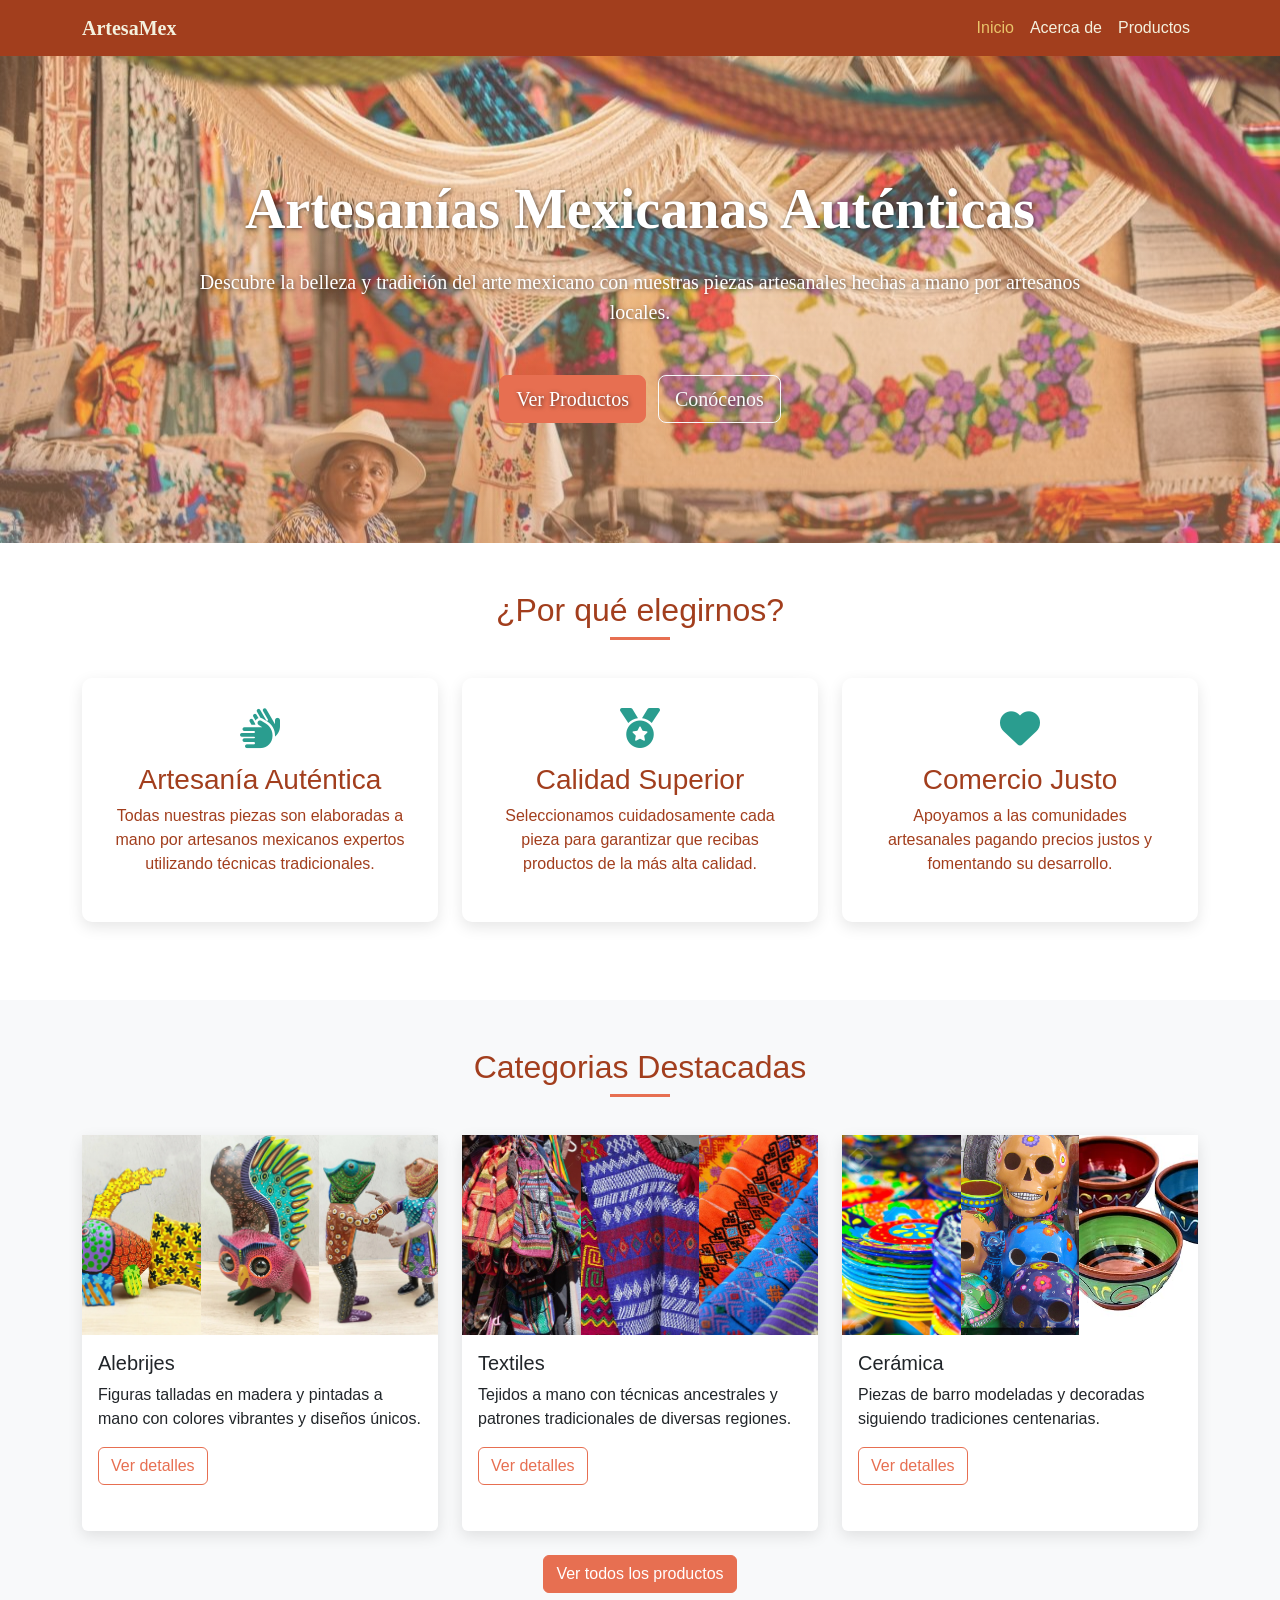
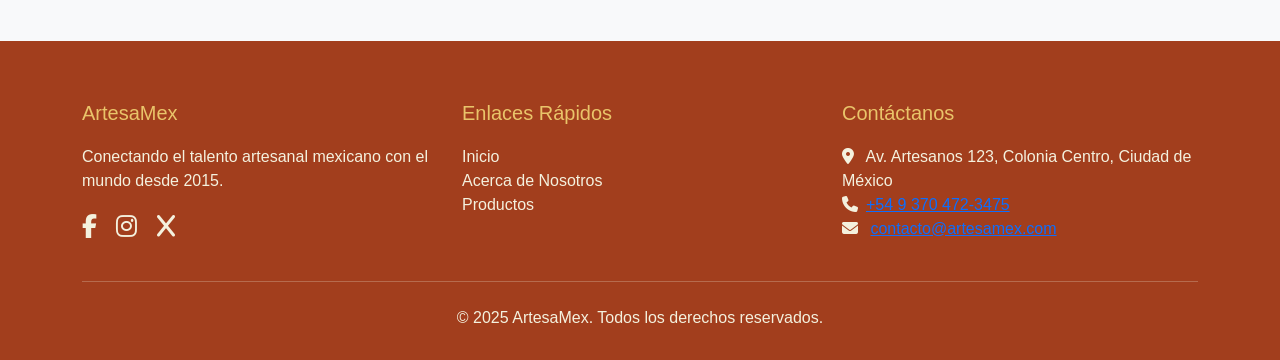
==== commit 349f9d54: "Actualizaciones de diseño y funcionalidad" ====
--- a/Frontend/index.html
+++ b/Frontend/index.html
@@ -8,6 +8,7 @@
     <link href="https://cdnjs.cloudflare.com/ajax/libs/bootstrap/5.3.0/css/bootstrap.min.css" rel="stylesheet">
     <link href="https://cdnjs.cloudflare.com/ajax/libs/font-awesome/6.4.0/css/all.min.css" rel="stylesheet">
     <link rel="stylesheet" href="style.css">
+    <script src="navegacion.js"></script>
 </head>
 
 <body>
@@ -60,30 +61,30 @@
             <div class="container">
                 <h2 class="section-title text-center mb-5">¿Por qué elegirnos?</h2>
                 <div class="row">
-                    <div class="col-md-4">
+                    <article class="col-md-4">
                         <div class="feature-box text-center">
                             <i class="fas fa-hands feature-icon"></i>
                             <h3>Artesanía Auténtica</h3>
                             <p>Todas nuestras piezas son elaboradas a mano por artesanos mexicanos expertos utilizando
                                 técnicas tradicionales.</p>
                         </div>
-                    </div>
-                    <div class="col-md-4">
+                    </article>
+                    <article class="col-md-4">
                         <div class="feature-box text-center">
                             <i class="fas fa-medal feature-icon"></i>
                             <h3>Calidad Superior</h3>
                             <p>Seleccionamos cuidadosamente cada pieza para garantizar que recibas productos de la más
                                 alta calidad.</p>
                         </div>
-                    </div>
-                    <div class="col-md-4">
+                    </article>
+                    <article class="col-md-4">
                         <div class="feature-box text-center">
                             <i class="fas fa-heart feature-icon"></i>
                             <h3>Comercio Justo</h3>
                             <p>Apoyamos a las comunidades artesanales pagando precios justos y fomentando su desarrollo.
                             </p>
                         </div>
-                    </div>
+                    </article>
                 </div>
             </div>
         </section>
@@ -91,21 +92,16 @@
         <!-- Featured Products Preview -->
         <section class="py-5 bg-light">
             <div class="container">
-                <h2 class="section-title text-center mb-5">Productos Destacados</h2>
+                <h2 class="section-title text-center mb-5">Categorias Destacadas</h2>
                 <div class="row">
-                    <!-- Alebrijes -->
+
                     <div class="col-md-4">
-                        <div class="card product-card">
-                            <div class="flex-image d-flex">
-                                <div class="flex-card">
-                                    <img src="assets/alebrijes/producto1.png" alt="Alebrije 1">
-                                </div>
-                                <div class="flex-card">
-                                    <img src="assets/alebrijes/producto2.png" alt="Alebrije 2">
-                                </div>
-                                <div class="flex-card">
-                                    <img src="assets/alebrijes/producto3.jpg" alt="Alebrije 3">
-                                </div>
+                        <div class="card product-card h-100">
+
+                            <div class="flex-image">
+                                <div class="flex-card"><img src="assets/alebrijes/producto1.png" alt="Alebrije 1"></div>
+                                <div class="flex-card"><img src="assets/alebrijes/producto2.png" alt="Alebrije 2"></div>
+                                <div class="flex-card"><img src="assets/alebrijes/producto3.jpg" alt="Alebrije 3"></div>
                             </div>
                             <div class="card-body">
                                 <h5 class="card-title">Alebrijes</h5>
@@ -115,11 +111,10 @@
                             </div>
                         </div>
                     </div>
-
-                    <!-- Textiles -->
                     <div class="col-md-4">
-                        <div class="card product-card">
-                            <div class="flex-image d-flex">
+                        <div class="card product-card h-100">
+
+                            <div class="flex-image">
                                 <div class="flex-card"><img src="assets/textiles/producto1.jpg" alt="Textil 1"></div>
                                 <div class="flex-card"><img src="assets/textiles/producto2.jpg" alt="Textil 2"></div>
                                 <div class="flex-card"><img src="assets/textiles/producto3.jpeg" alt="Textil 3"></div>
@@ -132,10 +127,10 @@
                             </div>
                         </div>
                     </div>
-
                     <div class="col-md-4">
-                        <div class="card product-card">
-                            <div class="flex-image d-flex">
+                        <div class="card product-card h-100">
+
+                            <div class="flex-image">
                                 <div class="flex-card"><img src="assets/ceramica/producto1.jpg" alt="Cerámica 1"></div>
                                 <div class="flex-card"><img src="assets/ceramica/producto2.jpg" alt="Cerámica 2"></div>
                                 <div class="flex-card"><img src="assets/ceramica/producto3.jpg" alt="Cerámica 3"></div>
@@ -148,323 +143,319 @@
                             </div>
                         </div>
                     </div>
-
+                </div>
+                <div class="text-center mt-4">
+                    <a href="#products-page" class="btn btn-primary">Ver todos los productos</a>
                 </div>
             </div>
         </section>
-
-        <!-- ABOUT PAGE -->
-        <div id="about-page" class="py-5">
-            <div class="container">
-                <h2 class="section-title mb-5">Acerca de Nosotros</h2>
-
-                <div class="row align-items-center mb-5">
-                    <div class="col-lg-6">
-                        <h3>Nuestra Historia</h3>
-                        <p>ArtesaMex nació en 2015 con la misión de preservar y promover el rico patrimonio artesanal
-                            mexicano. Lo que comenzó como un pequeño puesto en mercados locales se ha convertido en una
-                            empresa dedicada a conectar el talento artesanal mexicano con amantes del arte en todo el
-                            país.
-                        </p>
-                        <p>Cada pieza que ofrecemos cuenta una historia única, transmitiendo la cultura, tradiciones y
-                            el
-                            espíritu creativo de México a través de las manos expertas de nuestros artesanos.</p>
-                    </div>
-                    <div class="col-lg-6">
-                        <img src="assets/acercadenosotros/artesamexhistoria.jpg" alt="Empresa de ArtesaMex"
-                            class="img-fluid rounded">
-                    </div>
-                </div>
-
-                <div class="row align-items-center mb-5 flex-lg-row-reverse">
-                    <div class="col-lg-6">
-                        <h3>Nuestra Misión</h3>
-                        <p>En ArtesaMex, nos dedicamos a:</p>
-                        <ul>
-                            <li>Preservar y promover las técnicas artesanales tradicionales mexicanas</li>
-                            <li>Ofrecer productos auténticos y de alta calidad a precios justos</li>
-                            <li>Apoyar directamente a los artesanos y sus comunidades</li>
-                            <li>Contribuir al desarrollo sostenible de las comunidades artesanales</li>
-                            <li>Difundir la riqueza cultural de México a través de sus artesanías</li>
-                        </ul>
-                    </div>
-                    <div class="col-lg-6">
-                        <img src="assets/acercadenosotros/mision.jpeg" alt="Nuestra Misión" class="img-fluid rounded">
-                    </div>
-                </div>
-
-                <h3 class="text-center mb-4">Nuestro Equipo</h3>
-                <div class="row">
-                    <div class="col-md-4">
-                        <div class="team-member">
-                            <img src="/api/placeholder/300/300" alt="Equipo 1">
-                            <h4 class="mt-3">María Fernández</h4>
-                            <p class="text-muted">Fundadora y Directora</p>
-                        </div>
-                    </div>
-                    <div class="col-md-4">
-                        <div class="team-member">
-                            <img src="/api/placeholder/300/300" alt="Equipo 2">
-                            <h4 class="mt-3">Carlos Ramírez</h4>
-                            <p class="text-muted">Coordinador de Artesanos</p>
-                        </div>
-                    </div>
-                    <div class="col-md-4">
-                        <div class="team-member">
-                            <img src="/api/placeholder/300/300" alt="Equipo 3">
-                            <h4 class="mt-3">Laura Gómez</h4>
-                            <p class="text-muted">Diseñadora</p>
-                        </div>
+    </div>
+
+    <!-- ABOUT PAGE -->
+    <div id="about-page" class="py-5">
+        <div class="container">
+            <h2 class="section-title mb-5">Acerca de Nosotros</h2>
+
+            <div class="row align-items-center mb-5">
+                <div class="col-lg-6">
+                    <h3>Nuestra Historia</h3>
+                    <p>ArtesaMex nació en 2015 con la misión de preservar y promover el rico patrimonio artesanal
+                        mexicano. Lo que comenzó como un pequeño puesto en mercados locales se ha convertido en una
+                        empresa dedicada a conectar el talento artesanal mexicano con amantes del arte en todo el
+                        país.
+                    </p>
+                    <p>Cada pieza que ofrecemos cuenta una historia única, transmitiendo la cultura, tradiciones y
+                        el
+                        espíritu creativo de México a través de las manos expertas de nuestros artesanos.</p>
+                </div>
+                <div class="col-lg-6">
+                    <img src="assets/acercadenosotros/artesamexhistoria.jpg" alt="Empresa de ArtesaMex"
+                        class="img-fluid rounded">
+                </div>
+            </div>
+
+            <div class="row align-items-center mb-5 flex-lg-row-reverse">
+                <div class="col-lg-6">
+                    <h3>Nuestra Misión</h3>
+                    <p>En ArtesaMex, nos dedicamos a:</p>
+                    <ul>
+                        <li>Preservar y promover las técnicas artesanales tradicionales mexicanas</li>
+                        <li>Ofrecer productos auténticos y de alta calidad a precios justos</li>
+                        <li>Apoyar directamente a los artesanos y sus comunidades</li>
+                        <li>Contribuir al desarrollo sostenible de las comunidades artesanales</li>
+                        <li>Difundir la riqueza cultural de México a través de sus artesanías</li>
+                    </ul>
+                </div>
+                <div class="col-lg-6">
+                    <img src="assets/acercadenosotros/mision.jpeg" alt="Nuestra Misión" class="img-fluid rounded">
+                </div>
+            </div>
+
+            <h3 class="text-center mb-4">Nuestro Equipo</h3>
+            <div class="row">
+                <div class="col-md-4">
+                    <div class="team-member">
+                        <img src="assets/acercadenosotros/nuestroequipo/maria copia.png" alt="Equipo 1">
+                        <h4 class="mt-3">María Fernández</h4>
+                        <p class="text-muted">Fundadora y Directora</p>
+                    </div>
+                </div>
+                <div class="col-md-4">
+                    <div class="team-member">
+                        <img src="assets/acercadenosotros/nuestroequipo/carlosramirez.jpg" alt="Equipo 2">
+                        <h4 class="mt-3">Carlos Ramírez</h4>
+                        <p class="text-muted">Coordinador de Artesanos</p>
+                    </div>
+                </div>
+                <div class="col-md-4">
+                    <div class="team-member">
+                        <img src="assets/acercadenosotros/nuestroequipo/laura.jpg" alt="Equipo 3">
+                        <h4 class="mt-3">Laura Gómez</h4>
+                        <p class="text-muted">Diseñadora</p>
                     </div>
                 </div>
             </div>
         </div>
-
-        <!-- PRODUCTS PAGE -->
-        <div id="products-page" class="py-5 bg-light">
-            <div class="container">
-                <h2 class="section-title mb-5">Nuestros Productos</h2>
-
-                <!-- Product Categories -->
-                <ul class="nav nav-pills mb-4 justify-content-center">
-                    <li class="nav-item">
-                        <a class="nav-link active" href="#todos">Todos</a>
-                    </li>
-                    <li class="nav-item">
-                        <a class="nav-link" href="#madera">Madera</a>
-                    </li>
-                    <li class="nav-item">
-                        <a class="nav-link" href="#textiles">Textiles</a>
-                    </li>
-                    <li class="nav-item">
-                        <a class="nav-link" href="#ceramica">Cerámica</a>
-                    </li>
-                    <li class="nav-item">
-                        <a class="nav-link" href="#joyeria">Joyería</a>
-                    </li>
-                </ul>
-
-                <!-- Products Grid -->
-                <div class="row" id="todos">
-                    <!-- Product 1 -->
-                    <div class="col-md-4 col-lg-3">
-                        <div class="card product-card">
-                            <img src="assets/alebrijes/alebrijepez.jpeg" class="card-img-top"
-                                alt="alebrije de pezcado multicolor">
-                            <div class="card-body">
-                                <h5 class="card-title">Alebrije Pez Multicolor</h5>
-                                <p class="text-muted">Madera</p>
-                                <p class="card-text">Figura de pez, tallada y pintada a mano con diseños únicos y
-                                    colores vibrantes.
-                                </p>
-                                <div class="d-flex justify-content-between align-items-center">
-                                    <span class="h5 mb-0">$850</span>
-                                    <button class="btn btn-sm btn-outline-primary">Ver detalles</button>
-                                </div>
-                            </div>
-                        </div>
-                    </div>
-
-                    <!-- Product 2 -->
-                    <div class="col-md-4 col-lg-3" id="textiles">
-                        <div class="card product-card">
-                            <img src="assets/textiles/rebozo.png" class="card-img-top"
-                                alt="rebozo tradicional tejido a manos">
-                            <div class="card-body">
-                                <h5 class="card-title">Rebozo Tradicional</h5>
-                                <p class="text-muted">Textiles</p>
-                                <p class="card-text">Tejido a mano en telar con técnicas ancestrales y tintes naturales.
-                                </p>
-                                <div class="d-flex justify-content-between align-items-center">
-                                    <span class="h5 mb-0">$1,200</span>
-                                    <button class="btn btn-sm btn-outline-primary">Ver detalles</button>
-                                </div>
-                            </div>
-                        </div>
-                    </div>
-
-                    <!-- Product 3 -->
-                    <div class="col-md-4 col-lg-3">
-                        <div class="card product-card">
-                            <img src="assets/ceramica/talavera1.png" class="card-img-top" alt="Producto 3">
-                            <div class="card-body">
-                                <h5 class="card-title">Talavera Decorativa</h5>
-                                <p class="text-muted">Cerámica</p>
-                                <p class="card-text">Pieza de cerámica pintada a mano con diseños tradicionales de
-                                    Puebla.
-                                </p>
-                                <div class="d-flex justify-content-between align-items-center">
-                                    <span class="h5 mb-0">$650</span>
-                                    <button class="btn btn-sm btn-outline-primary">Ver detalles</button>
-                                </div>
-                            </div>
-                        </div>
-                    </div>
-
-                    <!-- Product 4 -->
-                    <div class="col-md-4 col-lg-3">
-                        <div class="card product-card">
-                            <img src="assets/joyerias/collardeplata.jpg" class="card-img-top" alt="Producto 4">
-                            <div class="card-body">
-                                <h5 class="card-title">Collar de Plata</h5>
-                                <p class="text-muted">Joyería</p>
-                                <p class="card-text">Joyería fina de plata trabajada a mano por artesanos de Taxco.</p>
-                                <div class="d-flex justify-content-between align-items-center">
-                                    <span class="h5 mb-0">$1,500</span>
-                                    <button class="btn btn-sm btn-outline-primary">Ver detalles</button>
-                                </div>
-                            </div>
-                        </div>
-                    </div>
-
-                    <!-- Product 5 -->
-                    <div class="col-md-4 col-lg-3">
-                        <div class="card product-card">
-                            <img src="assets/madera/images.jpeg" class="card-img-top"
-                                alt="mascara ceremonial de madera">
-                            <div class="card-body">
-                                <h5 class="card-title">Máscara Ceremonial</h5>
-                                <p class="text-muted">Madera</p>
-                                <p class="card-text">Máscara tallada en madera inspirada en tradiciones prehispánicas.
-                                </p>
-                                <div class="d-flex justify-content-between align-items-center">
-                                    <span class="h5 mb-0">$950</span>
-                                    <button class="btn btn-sm btn-outline-primary">Ver detalles</button>
-                                </div>
-                            </div>
-                        </div>
-                    </div>
-
-                    <!-- Product 6 -->
-                    <div class="col-md-4 col-lg-3">
-                        <div class="card product-card">
-                            <img src="assets/textiles/huipil1.jpg" class="card-img-top" alt="Producto 6">
-                            <div class="card-body">
-                                <h5 class="card-title">Huipil Bordado</h5>
-                                <p class="text-muted">Textiles</p>
-                                <p class="card-text">Prenda tradicional con bordados a mano de Chiapas.</p>
-                                <div class="d-flex justify-content-between align-items-center">
-                                    <span class="h5 mb-0">$1,800</span>
-                                    <button class="btn btn-sm btn-outline-primary">Ver detalles</button>
-                                </div>
-                            </div>
-                        </div>
-                    </div>
-
-                    <!-- Product 7 -->
-                    <div class="col-md-4 col-lg-3">
-                        <div class="card product-card">
-                            <img src="assets/ceramica/arboldevida.jpg" class="card-img-top" alt="Producto 7">
-                            <div class="card-body">
-                                <h5 class="card-title">Árbol de la Vida</h5>
-                                <p class="text-muted">Cerámica</p>
-                                <p class="card-text">Bonito arbol de vida de cerámica, decorada, elaborada y
-                                    pintada a mano en Metepec.</p>
-                                <div class="d-flex justify-content-between align-items-center">
-                                    <span class="h5 mb-0">$1,100</span>
-                                    <button class="btn btn-sm btn-outline-primary">Ver detalles</button>
-                                </div>
-                            </div>
-                        </div>
-                    </div>
-
-                    <!-- Product 8 -->
-                    <div class="col-md-4 col-lg-3">
-                        <div class="card product-card">
-                            <img src="assets/joyerias/aretesambar.jpg" class="card-img-top" alt="Producto 8">
-                            <div class="card-body">
-                                <h5 class="card-title">Aretes de Ámbar</h5>
-                                <p class="text-muted">Joyería</p>
-                                <p class="card-text">Aretes de plata con ámbar natural de Chiapas montado a mano.</p>
-                                <div class="d-flex justify-content-between align-items-center">
-                                    <span class="h5 mb-0">$780</span>
-                                    <button class="btn btn-sm btn-outline-primary">Ver detalles</button>
-                                </div>
-                            </div>
-                        </div>
-                    </div>
-                </div>
-            </div>
+    </div>
+
+    <!-- PRODUCTS PAGE -->
+    <div id="products-page" class="py-5 bg-light">
+        <div class="container">
+            <h2 class="section-title mb-5">Nuestros Productos</h2>
+
+            <!-- Product Categories -->
+            <ul class="nav nav-pills mb-4 justify-content-center">
+                <li class="nav-item">
+                    <a class="nav-link active" href="#todos">Todos</a>
+                </li>
+                <li class="nav-item">
+                    <a class="nav-link" href="#madera">Madera</a>
+                </li>
+                <li class="nav-item">
+                    <a class="nav-link" href="#textiles">Textiles</a>
+                </li>
+                <li class="nav-item">
+                    <a class="nav-link" href="#ceramica">Cerámica</a>
+                </li>
+                <li class="nav-item">
+                    <a class="nav-link" href="#joyeria">Joyería</a>
+                </li>
+            </ul>
+
+            <!-- Products Grid -->
+            <div class="row" id="todos">
+                <!-- Product 1 -->
+                <div class="col-md-4 col-lg-3 producto madera">
+                    <div class="card product-card">
+                        <img src="assets/alebrijes/alebrijepez.jpeg" class="card-img-top"
+                            alt="alebrije de pezcado multicolor">
+                        <div class="card-body">
+                            <h5 class="card-title">Alebrije Pez Multicolor</h5>
+                            <p class="text-muted">Madera</p>
+                            <p class="card-text">Figura de pez, tallada y pintada a mano con diseños únicos y
+                                colores vibrantes.
+                            </p>
+                            <div class="d-flex justify-content-between align-items-center">
+                                <span class="h5 mb-0">$850</span>
+                                <button class="btn btn-sm btn-outline-primary">Ver detalles</button>
+                            </div>
+                        </div>
+                    </div>
+                </div>
+
+                <!-- Product 2 -->
+                <div class="col-md-4 col-lg-3 producto textiles">
+                    <div class="card product-card">
+                        <img src="assets/textiles/rebozo.png" class="card-img-top"
+                            alt="rebozo tradicional tejido a manos">
+                        <div class="card-body">
+                            <h5 class="card-title">Rebozo Tradicional</h5>
+                            <p class="text-muted">Textiles</p>
+                            <p class="card-text">Tejido a mano en telar con técnicas ancestrales y tintes naturales.
+                            </p>
+                            <div class="d-flex justify-content-between align-items-center">
+                                <span class="h5 mb-0">$1,200</span>
+                                <button class="btn btn-sm btn-outline-primary">Ver detalles</button>
+                            </div>
+                        </div>
+                    </div>
+                </div>
+
+                <!-- Product 3 -->
+                <div class="col-md-4 col-lg-3 producto ceramica">
+                    <div class="card product-card">
+                        <img src="assets/ceramica/talavera1.png" class="card-img-top" alt="Producto 3">
+                        <div class="card-body">
+                            <h5 class="card-title">Talavera Decorativa</h5>
+                            <p class="text-muted">Cerámica</p>
+                            <p class="card-text">Pieza de cerámica pintada a mano con diseños tradicionales de
+                                Puebla.
+                            </p>
+                            <div class="d-flex justify-content-between align-items-center">
+                                <span class="h5 mb-0">$650</span>
+                                <button class="btn btn-sm btn-outline-primary">Ver detalles</button>
+                            </div>
+                        </div>
+                    </div>
+                </div>
+
+                <!-- Product 4 -->
+                <div class="col-md-4 col-lg-3 producto joyeria">
+                    <div class="card product-card">
+                        <img src="assets/joyerias/collardeplata.jpg" class="card-img-top" alt="Producto 4">
+                        <div class="card-body">
+                            <h5 class="card-title">Collar de Plata</h5>
+                            <p class="text-muted">Joyería</p>
+                            <p class="card-text">Joyería fina de plata trabajada a mano por artesanos de Taxco.</p>
+                            <div class="d-flex justify-content-between align-items-center">
+                                <span class="h5 mb-0">$1,500</span>
+                                <button class="btn btn-sm btn-outline-primary">Ver detalles</button>
+                            </div>
+                        </div>
+                    </div>
+                </div>
+
+                <!-- Product 5 -->
+                <div class="col-md-4 col-lg-3 producto madera">
+                    <div class="card product-card">
+                        <img src="assets/madera/images.jpeg" class="card-img-top" alt="mascara ceremonial de madera">
+                        <div class="card-body">
+                            <h5 class="card-title">Máscara Ceremonial</h5>
+                            <p class="text-muted">Madera</p>
+                            <p class="card-text">Máscara tallada en madera inspirada en tradiciones prehispánicas.
+                            </p>
+                            <div class="d-flex justify-content-between align-items-center">
+                                <span class="h5 mb-0">$950</span>
+                                <button class="btn btn-sm btn-outline-primary">Ver detalles</button>
+                            </div>
+                        </div>
+                    </div>
+                </div>
+
+                <!-- Product 6 -->
+                <div class="col-md-4 col-lg-3 producto textiles">
+                    <div class="card product-card">
+                        <img src="assets/textiles/huipil1.jpg" class="card-img-top" alt="Producto 6">
+                        <div class="card-body">
+                            <h5 class="card-title">Huipil Bordado</h5>
+                            <p class="text-muted">Textiles</p>
+                            <p class="card-text">Prenda tradicional con bordados a mano de Chiapas.</p>
+                            <div class="d-flex justify-content-between align-items-center">
+                                <span class="h5 mb-0">$1,800</span>
+                                <button class="btn btn-sm btn-outline-primary">Ver detalles</button>
+                            </div>
+                        </div>
+                    </div>
+                </div>
+
+                <!-- Product 7 -->
+                <div class="col-md-4 col-lg-3 producto ceramica">
+                    <div class="card product-card">
+                        <img src="assets/ceramica/arboldevida.jpg" class="card-img-top" alt="Producto 7">
+                        <div class="card-body">
+                            <h5 class="card-title">Árbol de la Vida</h5>
+                            <p class="text-muted">Cerámica</p>
+                            <p class="card-text">Bonito arbol de vida de cerámica, decorada, elaborada y
+                                pintada a mano en Metepec.</p>
+                            <div class="d-flex justify-content-between align-items-center">
+                                <span class="h5 mb-0">$1,100</span>
+                                <button class="btn btn-sm btn-outline-primary">Ver detalles</button>
+                            </div>
+                        </div>
+                    </div>
+                </div>
+
+                <!-- Product 8 -->
+                <div class="col-md-4 col-lg-3 producto joyeria">
+                    <div class="card product-card">
+                        <img src="assets/joyerias/aretesambar.jpg" class="card-img-top" alt="Producto 8">
+                        <div class="card-body">
+                            <h5 class="card-title">Aretes de Ámbar</h5>
+                            <p class="text-muted">Joyería</p>
+                            <p class="card-text">Aretes de plata con ámbar natural de Chiapas montado a mano.</p>
+                            <div class="d-flex justify-content-between align-items-center">
+                                <span class="h5 mb-0">$780</span>
+                                <button class="btn btn-sm btn-outline-primary">Ver detalles</button>
+                            </div>
+                        </div>
+                    </div>
+                </div>
+
+                <div class="col-md-4 col-lg-3 producto joyeria">
+                    <div class="card product-card">
+                        <img src="assets/joyerias/collardeplata.jpg" class="card-img-top" alt="Producto 4">
+                        <div class="card-body">
+                            <h5 class="card-title">PRUEBA</h5>
+                            <p class="text-muted">Joyería</p>
+                            <p class="card-text">Joyería fina de plata trabajada a mano por artesanos de Taxco.</p>
+                            <div class="d-flex justify-content-between align-items-center">
+                                <span class="h5 mb-0">$1,500</span>
+                                <button class="btn btn-sm btn-outline-primary">Ver detalles</button>
+                            </div>
+                        </div>
+                    </div>
+                </div>
+
+            </div>
+
         </div>
 
-        <!-- Footer -->
-        <footer class="footer">
-            <div class="container">
-                <div class="row">
-                    <div class="col-md-4 mb-4 mb-md-0">
-                        <h5>ArtesaMex</h5>
-                        <p>Conectando el talento artesanal mexicano con el mundo desde 2015.</p>
-                        <div class="mt-3">
-                            <a href="#" class="social-icon"><i class="fab fa-facebook-f"></i></a>
-                            <a href="#" class="social-icon"><i class="fab fa-instagram"></i></a>
-                            <a href="#" class="social-icon"><i class="fab fa-twitter"></i></a>
-                            <a href="#" class="social-icon"><i class="fab fa-pinterest"></i></a>
-                        </div>
-                    </div>
-                    <div class="col-md-4 mb-4 mb-md-0">
-                        <h5>Enlaces Rápidos</h5>
-                        <ul class="list-unstyled">
-                            <li><a href="#home-page" class="footer-link">Inicio</a></li>
-                            <li><a href="#about-page" class="footer-link">Acerca de Nosotros</a></li>
-                            <li><a href="#products-page" class="footer-link">Productos</a></li>
-                        </ul>
-                    </div>
-                    <div class="col-md-4">
-                        <h5>Contáctanos</h5>
-                        <ul class="list-unstyled">
-                            <li><i class="fas fa-map-marker-alt me-2"></i> Av. Artesanos 123, Colonia Centro, Ciudad de
-                                México</li>
-                            <li><i class="fas fa-phone me-2"></i> (55) 1234-5678</li>
-                            <li><i class="fas fa-envelope me-2"></i> contacto@artesamex.com</li>
-                        </ul>
-                    </div>
-                </div>
-                <hr class="mt-4 mb-4 bg-light">
-                <div class="row">
-                    <div class="col-md-12 text-center">
-                        <p class="mb-0">&copy; 2025 ArtesaMex. Todos los derechos reservados.</p>
-                    </div>
-                </div>
-            </div>
-        </footer>
-
-
-        <!-- <script src="https://cdnjs.cloudflare.com/ajax/libs/bootstrap/5.3.0/js/bootstrap.bundle.min.js"></script>
-        <script>
-            // Simple page navigation script
-            document.addEventListener('DOMContentLoaded', function () {
-                // Get all navbar links
-                const navLinks = document.querySelectorAll('.navbar-nav .nav-link');
-
-                // Add click event to each link
-                navLinks.forEach(link => {
-                    link.addEventListener('click', function (e) {
-                        // Update active class
-                        navLinks.forEach(l => l.classList.remove('active'));
-                        this.classList.add('active');
-
-                        // Get target page id
-                        const targetId = this.getAttribute('href');
-
-                        // Hide all pages
-                        document.querySelectorAll('#home-page, #about-page, #products-page').forEach(page => {
-                            page.style.display = 'none';
-                        });
-
-                        // Show target page
-                        document.querySelector(targetId).style.display = 'block';
-
-                        // Scroll to top
-                        window.scrollTo(0, 0);
-                    });
-                });
-
-                // Initial setup - show home page
-                document.querySelector('#home-page').style.display = 'block';
-                document.querySelector('#about-page').style.display = 'none';
-                document.querySelector('#products-page').style.display = 'none';
-            });
-        </script> -->
+
+    </div>
+
+
+
+
+
+    <!-- Footer -->
+    <footer class="footer">
+        <div class="container">
+            <div class="row">
+                <div class="col-md-4 mb-4 mb-md-0">
+                    <h5>ArtesaMex</h5>
+                    <p>Conectando el talento artesanal mexicano con el mundo desde 2015.</p>
+                    <div class="mt-3">
+                        <a href="https://www.facebook.com/artesamex.artesamex/" class="social-icon" target="_blank"><i
+                                class="fab fa-facebook-f"></i></a>
+                        <a href="https://www.instagram.com/artesamexbylili/" class="social-icon" target="_blank"><i
+                                class="fab fa-instagram"></i></a>
+                        <a href="https://x.com/leomessisite" class="social-icon" target="_blank"><i
+                                class="fab fa-x"></i></a>
+                    </div>
+                </div>
+                <div class="col-md-4 mb-4 mb-md-0">
+                    <h5>Enlaces Rápidos</h5>
+                    <ul class="list-unstyled">
+                        <li><a href="#home-page" class="footer-link">Inicio</a></li>
+                        <li><a href="#about-page" class="footer-link">Acerca de Nosotros</a></li>
+                        <li><a href="#products-page" class="footer-link">Productos</a></li>
+                    </ul>
+                </div>
+                <div class="col-md-4">
+                    <h5>Contáctanos</h5>
+                    <ul class="list-unstyled">
+                        <li><i class="fas fa-map-marker-alt me-2"></i> Av. Artesanos 123, Colonia Centro, Ciudad de
+                            México</li>
+                        <li><i class="fas fa-phone me-2"></i><a href="tel:+54 9 370 472-3475">+54 9
+                                370 472-3475</a></li>
+                        <li><i class="fas fa-envelope me-2"></i> <a
+                                href="mailto:contacto@artesamex.com">contacto@artesamex.com</a></li>
+                    </ul>
+                </div>
+            </div>
+            <hr class="mt-4 mb-4 bg-light">
+            <div class="row">
+                <div class="col-md-12 text-center">
+                    <p class="mb-0">&copy; 2025 ArtesaMex. Todos los derechos reservados.</p>
+                </div>
+            </div>
+        </div>
+    </footer>
+
+
+    <!-- Scripts -->
+    <script src="https://cdnjs.cloudflare.com/ajax/libs/bootstrap/5.3.0/js/bootstrap.bundle.min.js"></script>
+
 
 </body>
 
--- a/Frontend/style.css
+++ b/Frontend/style.css
@@ -1,194 +1,207 @@
 :root {
-    --primary-color: #e76f51;
-    --secondary-color: #2a9d8f;
-    --accent-color: #e9c46a;
-    --dark-color: #264653;
-    --light-color: #f4f1de;
+  --primary-color: #e76f51;
+  --secondary-color: #2a9d8f;
+  --accent-color: #e9c46a;
+  --dark-color: #a23e1d;
+  --light-color: #f4f1de;
+  --black-color: #000000;
+
 }
 
 body {
-    font-family: 'Segoe UI', Tahoma, Geneva, Verdana, sans-serif;
-    color: var(--dark-color);
+  font-family: "Segoe UI", Tahoma, Geneva, Verdana, sans-serif;
+  color: var(--dark-color);
 }
 
 /* =================ESTILO CSS, POR : AVALOS VALERIA================= */
 
 .card-img-top {
-    max-width: 90%;
-    height: auto;
-  }
-  .flex-image {
-    display: flex; /* <-- Esto es clave */
-    width: 100%;
-    height: 200px;
-    overflow: hidden;
+  max-width: 90%;
+  height: auto;
+}
+.flex-image {
+  display: flex; /* <-- Esto es clave */
+  width: 100%;
+  height: 200px;
+  overflow: hidden;
 }
 
 .flex-card {
-    flex: 1;
-    transition: 0.7s ease;
-    overflow: hidden;
+  flex: 1;
+  transition: 0.7s ease;
+  overflow: hidden;
 }
 
 .flex-card:hover {
-    flex: 3;
+  flex: 3;
 }
 
 .flex-card img {
-    width: 100%;
-    height: 100%;
-    object-fit: cover;
+  width: 100%;
+  height: 100%;
+  object-fit: cover;
 }
 
 /* =================FIN DE PARTECITA DEL CSS================= */
 
-
 .navbar {
-    background-color: var(--dark-color);
+  background-color: var(--dark-color);
 }
 
 .navbar-brand {
-    font-weight: bold;
-    color: var(--light-color) !important;
+  font-weight: bold;
+  color: var(--light-color) !important;
+  font-family: "Times New Roman", Times, serif;
 }
 
 .nav-link {
-    color: var(--light-color) !important;
-    font-weight: 500;
+  color: var(--light-color) !important;
+  font-weight: 500;
 }
 
 .nav-link.active {
-    color: var(--accent-color) !important;
+  color: var(--accent-color) !important;
 }
 
 .hero-section {
-    background: linear-gradient(rgba(38, 70, 83, 0.7), rgba(38, 70, 83, 0.7)), url('/api/placeholder/1920/1080');
-    background-size: cover;
-    background-position: center;
-    color: white;
-    padding: 120px 0;
-    text-align: center;
+  background: linear-gradient(
+      rgba(250, 218, 192, 0.247),
+      rgba(228, 167, 120, 0.459)
+    ),
+    url(assets/portadadeinicio/portadadeinicio.jpg);
+  background-size: cover;
+  background-position: center;
+  color: rgb(255, 255, 255);
+  padding: 120px 0;
+  text-align: center;
+  font-family: "Times New Roman", Times, serif;
+  text-shadow: 1px 1px 4px rgba(0, 0, 0, 0.6);
 }
 
 .hero-section h1 {
-    font-size: 3.5rem;
-    font-weight: bold;
+  font-size: 3.5rem;
+  font-weight: bold;
 }
 
 .btn-primary {
-    background-color: var(--primary-color);
-    border-color: var(--primary-color);
+  background-color: var(--primary-color);
+  border-color: var(--primary-color);
 }
 
 .btn-primary:hover {
-    background-color: #d56344;
-    border-color: #d56344;
+  background-color: #d56344;
+  border-color: #d56344;
 }
 
 .btn-outline-primary {
-    color: var(--primary-color);
-    border-color: var(--primary-color);
+  color: var(--primary-color);
+  border-color: var(--primary-color);
 }
 
 .btn-outline-primary:hover {
-    background-color: var(--primary-color);
-    border-color: var(--primary-color);
+  background-color: var(--primary-color);
+  border-color: var(--primary-color);
 }
 
 .feature-box {
-    padding: 30px;
-    border-radius: 10px;
-    box-shadow: 0 5px 15px rgba(0, 0, 0, 0.1);
-    margin-bottom: 30px;
-    transition: transform 0.3s ease;
+  padding: 30px;
+  border-radius: 10px;
+  box-shadow: 0 5px 15px rgba(0, 0, 0, 0.1);
+  margin-bottom: 30px;
+  transition: transform 0.3s ease;
 }
 
 .feature-box:hover {
-    transform: translateY(-5px);
+  transform: translateY(-5px);
 }
 
 .feature-icon {
-    font-size: 2.5rem;
-    color: var(--secondary-color);
-    margin-bottom: 15px;
+  font-size: 2.5rem;
+  color: var(--secondary-color);
+  margin-bottom: 15px;
 }
 
 .section-title {
-    position: relative;
-    margin-bottom: 40px;
+  position: relative;
+  margin-bottom: 40px;
 }
 
 .section-title:after {
-    content: '';
-    position: absolute;
-    left: 0;
-    bottom: -10px;
-    width: 60px;
-    height: 3px;
-    background-color: var(--primary-color);
+  content: "";
+  position: absolute;
+  left: 0;
+  bottom: -10px;
+  width: 60px;
+  height: 3px;
+  background-color: var(--primary-color);
 }
 
 .section-title.text-center:after {
-    left: 50%;
-    transform: translateX(-50%);
+  left: 50%;
+  transform: translateX(-50%);
 }
 
 .team-member {
-    text-align: center;
-    margin-bottom: 30px;
+  text-align: center;
+  margin-bottom: 30px;
 }
 
 .team-member img {
-    width: 200px;
-    height: 200px;
-    border-radius: 50%;
-    object-fit: cover;
-    border: 5px solid var(--light-color);
+  width: 200px;
+  height: 200px;
+  border-radius: 50%;
+  object-fit: cover;
+  border: 1px solid var(--black-color);
 }
 
 .product-card {
-    border: none;
-    box-shadow: 0 5px 15px rgba(0, 0, 0, 0.1);
-    transition: transform 0.3s ease;
-    margin-bottom: 30px;
+  border: none;
+  box-shadow: 0 5px 15px rgba(0, 0, 0, 0.1);
+  transition: transform 0.3s ease;
+  margin-bottom: 30px;
+  
 }
 
 .product-card:hover {
-    transform: translateY(-5px);
+  transform: translateY(-5px);
 }
 
 .footer {
-    background-color: var(--dark-color);
-    color: var(--light-color);
-    padding: 60px 0 30px;
+  background-color: var(--dark-color);
+  color: var(--light-color);
+  padding: 60px 0 30px;
 }
 
 .footer h5 {
-    color: var(--accent-color);
-    margin-bottom: 20px;
+  color: var(--accent-color);
+  margin-bottom: 20px;
 }
 
 .footer-link {
-    color: var(--light-color);
-    text-decoration: none;
-    transition: color 0.3s;
+  color: var(--light-color);
+  text-decoration: none;
+  transition: color 0.3s;
 }
 
 .footer-link:hover {
-    color: var(--accent-color);
+  color: var(--accent-color);
 }
 
 .social-icon {
-    font-size: 1.5rem;
-    margin-right: 15px;
-    color: var(--light-color);
-    transition: color 0.3s;
+  font-size: 1.5rem;
+  margin-right: 15px;
+  color: var(--light-color);
+  transition: color 0.3s;
 }
 
 .social-icon:hover {
-    color: var(--accent-color);
+  color: var(--accent-color);
 }
 
 .col-lg-6 {
-    width: 500px;
-}+  width: 500px;
+}
+
+/* .nav-item.nav-link {
+  color: aqua;
+} */
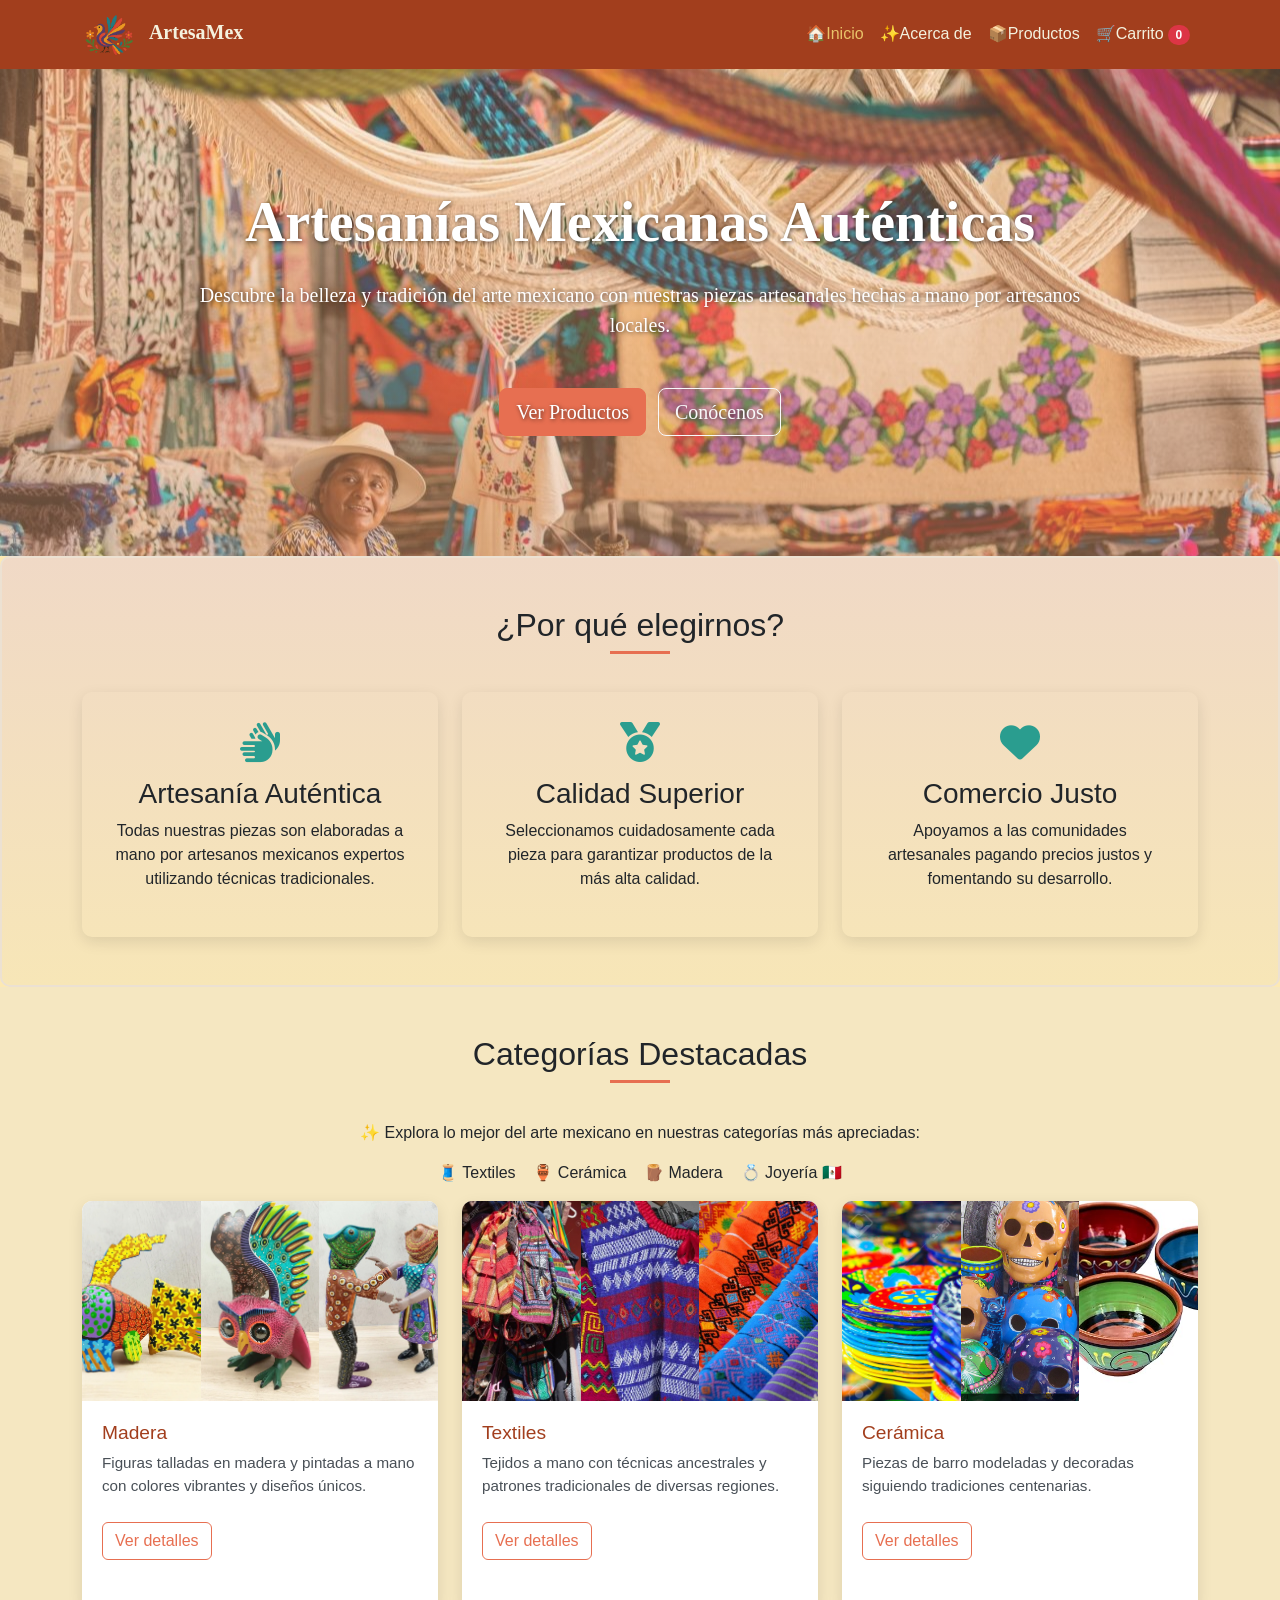
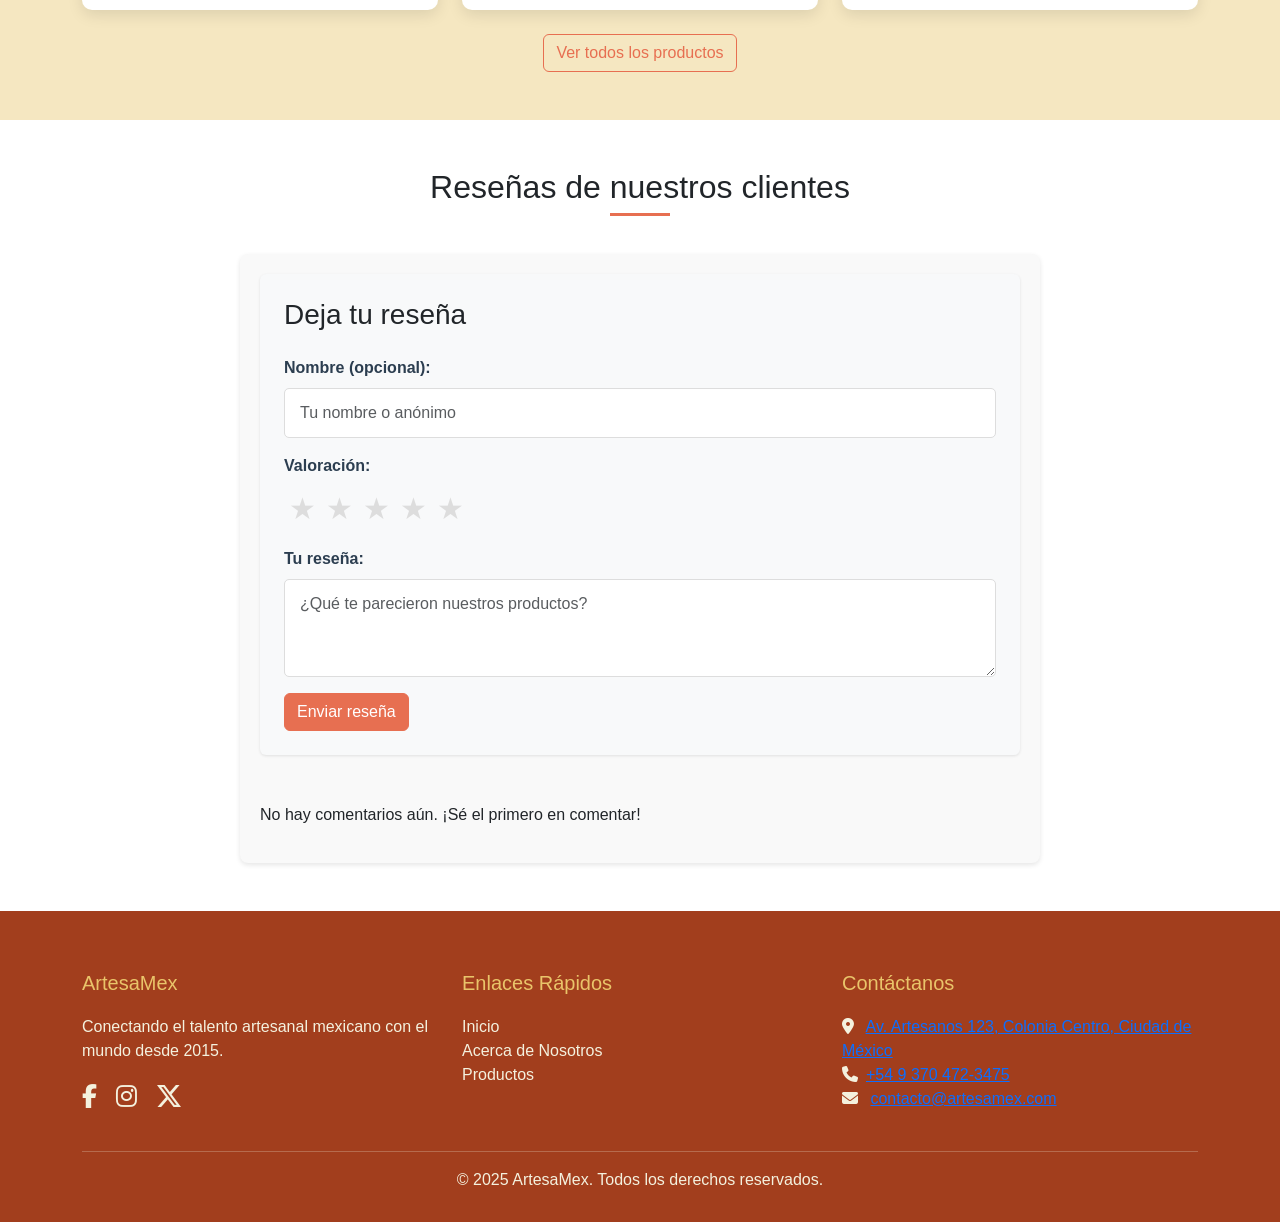
==== commit 5641e06f: "Frontend(v2.2):agrego el apartado reseñas, se refactorizar productos, se implementar carrito" ====
--- a/Frontend/index.html
+++ b/Frontend/index.html
@@ -2,461 +2,519 @@
 <html lang="es">
 
 <head>
-    <meta charset="UTF-8">
-    <meta name="viewport" content="width=device-width, initial-scale=1.0">
-    <title>ArtesaMex - Artesanías Mexicanas</title>
-    <link href="https://cdnjs.cloudflare.com/ajax/libs/bootstrap/5.3.0/css/bootstrap.min.css" rel="stylesheet">
-    <link href="https://cdnjs.cloudflare.com/ajax/libs/font-awesome/6.4.0/css/all.min.css" rel="stylesheet">
-    <link rel="stylesheet" href="style.css">
-    <script src="navegacion.js"></script>
+  <meta charset="UTF-8" />
+  <meta name="viewport" content="width=device-width, initial-scale=1.0" />
+  <title>ArtesaMex - Artesanías Mexicanas</title>
+
+  <!-- Estilos -->
+  <link href="https://cdnjs.cloudflare.com/ajax/libs/bootstrap/5.3.0/css/bootstrap.min.css " rel="stylesheet" />
+  <link href="https://cdnjs.cloudflare.com/ajax/libs/font-awesome/6.4.0/css/all.min.css " rel="stylesheet" />
+  <link rel="stylesheet" href="https://cdn.jsdelivr.net/npm/bootstrap-icons@1.11.3/font/bootstrap-icons.min.css" />
+  <link rel="stylesheet" href="style.css" />
 </head>
 
 <body>
-
-    <!-- Barra de navegacion -->
-    <header>
-        <nav class="navbar navbar-expand-lg navbar-dark sticky-top">
-            <div class="container">
-                <a class="navbar-brand" href="#home-page">ArtesaMex</a>
-                <button class="navbar-toggler" type="button" data-bs-toggle="collapse" data-bs-target="#navbarNav">
-                    <span class="navbar-toggler-icon"></span>
-                </button>
-                <div class="collapse navbar-collapse" id="navbarNav">
-                    <ul class="navbar-nav ms-auto">
-                        <li class="nav-item">
-                            <a class="nav-link active" href="#home-page">Inicio</a>
-                        </li>
-                        <li class="nav-item">
-                            <a class="nav-link" href="#about-page">Acerca de</a>
-                        </li>
-                        <li class="nav-item">
-                            <a class="nav-link" href="#products-page">Productos</a>
-                        </li>
-                    </ul>
-                </div>
-            </div>
-        </nav>
-    </header>
-
-
-    <!-- HOME PAGE -->
-    <div id="home-page">
-        <!-- Hero Section -->
-        <section class="hero-section">
-            <div class="container">
-                <div class="row">
-                    <div class="col-lg-10 mx-auto">
-                        <h1 class="mb-4">Artesanías Mexicanas Auténticas</h1>
-                        <p class="lead mb-5">Descubre la belleza y tradición del arte mexicano con nuestras piezas
-                            artesanales hechas a mano por artesanos locales.</p>
-                        <a href="#products-page" class="btn btn-primary btn-lg me-2">Ver Productos</a>
-                        <a href="#about-page" class="btn btn-outline-light btn-lg">Conócenos</a>
-                    </div>
-                </div>
-            </div>
-        </section>
-
-        <!-- Features Section -->
-        <section class="py-5">
-            <div class="container">
-                <h2 class="section-title text-center mb-5">¿Por qué elegirnos?</h2>
-                <div class="row">
-                    <article class="col-md-4">
-                        <div class="feature-box text-center">
-                            <i class="fas fa-hands feature-icon"></i>
-                            <h3>Artesanía Auténtica</h3>
-                            <p>Todas nuestras piezas son elaboradas a mano por artesanos mexicanos expertos utilizando
-                                técnicas tradicionales.</p>
-                        </div>
-                    </article>
-                    <article class="col-md-4">
-                        <div class="feature-box text-center">
-                            <i class="fas fa-medal feature-icon"></i>
-                            <h3>Calidad Superior</h3>
-                            <p>Seleccionamos cuidadosamente cada pieza para garantizar que recibas productos de la más
-                                alta calidad.</p>
-                        </div>
-                    </article>
-                    <article class="col-md-4">
-                        <div class="feature-box text-center">
-                            <i class="fas fa-heart feature-icon"></i>
-                            <h3>Comercio Justo</h3>
-                            <p>Apoyamos a las comunidades artesanales pagando precios justos y fomentando su desarrollo.
-                            </p>
-                        </div>
-                    </article>
-                </div>
-            </div>
-        </section>
-
-        <!-- Featured Products Preview -->
-        <section class="py-5 bg-light">
-            <div class="container">
-                <h2 class="section-title text-center mb-5">Categorias Destacadas</h2>
-                <div class="row">
-
-                    <div class="col-md-4">
-                        <div class="card product-card h-100">
-
-                            <div class="flex-image">
-                                <div class="flex-card"><img src="assets/alebrijes/producto1.png" alt="Alebrije 1"></div>
-                                <div class="flex-card"><img src="assets/alebrijes/producto2.png" alt="Alebrije 2"></div>
-                                <div class="flex-card"><img src="assets/alebrijes/producto3.jpg" alt="Alebrije 3"></div>
-                            </div>
-                            <div class="card-body">
-                                <h5 class="card-title">Alebrijes</h5>
-                                <p class="card-text">Figuras talladas en madera y pintadas a mano con colores vibrantes
-                                    y diseños únicos.</p>
-                                <a href="#products-page" class="btn btn-outline-primary">Ver detalles</a>
-                            </div>
-                        </div>
-                    </div>
-                    <div class="col-md-4">
-                        <div class="card product-card h-100">
-
-                            <div class="flex-image">
-                                <div class="flex-card"><img src="assets/textiles/producto1.jpg" alt="Textil 1"></div>
-                                <div class="flex-card"><img src="assets/textiles/producto2.jpg" alt="Textil 2"></div>
-                                <div class="flex-card"><img src="assets/textiles/producto3.jpeg" alt="Textil 3"></div>
-                            </div>
-                            <div class="card-body">
-                                <h5 class="card-title">Textiles</h5>
-                                <p class="card-text">Tejidos a mano con técnicas ancestrales y patrones tradicionales de
-                                    diversas regiones.</p>
-                                <a href="#products-page" class="btn btn-outline-primary">Ver detalles</a>
-                            </div>
-                        </div>
-                    </div>
-                    <div class="col-md-4">
-                        <div class="card product-card h-100">
-
-                            <div class="flex-image">
-                                <div class="flex-card"><img src="assets/ceramica/producto1.jpg" alt="Cerámica 1"></div>
-                                <div class="flex-card"><img src="assets/ceramica/producto2.jpg" alt="Cerámica 2"></div>
-                                <div class="flex-card"><img src="assets/ceramica/producto3.jpg" alt="Cerámica 3"></div>
-                            </div>
-                            <div class="card-body">
-                                <h5 class="card-title">Cerámica</h5>
-                                <p class="card-text">Piezas de barro modeladas y decoradas siguiendo tradiciones
-                                    centenarias.</p>
-                                <a href="#products-page" class="btn btn-outline-primary">Ver detalles</a>
-                            </div>
-                        </div>
-                    </div>
-                </div>
-                <div class="text-center mt-4">
-                    <a href="#products-page" class="btn btn-primary">Ver todos los productos</a>
-                </div>
-            </div>
-        </section>
+  <!-- Barra de navegación -->
+  <header>
+    <nav class="navbar navbar-expand-lg navbar-dark sticky-top">
+      <div class="container">
+        <a class="navbar-brand" href="#home-page">
+          <img src="assets/barra de navegacion logo/logoartesamex1.png" alt="Logo de ArtesaMex"
+            class="logonavbar me-2" />
+          ArtesaMex
+        </a>
+        <button class="navbar-toggler" type="button" data-bs-toggle="collapse" data-bs-target="#navbarNav">
+          <span class="navbar-toggler-icon"></span>
+        </button>
+        <div class="collapse navbar-collapse" id="navbarNav">
+          <ul class="navbar-nav ms-auto">
+            <li class="nav-item">
+              <a class="nav-link active" href="#home-page">&#x1F3E0;Inicio</a>
+            </li>
+            <li class="nav-item">
+              <a class="nav-link" href="#about-page">&#10024;Acerca de</a>
+            </li>
+            <li class="nav-item">
+              <a class="nav-link" href="#products-page">&#x1F4E6;Productos</a>
+            </li>
+            <li class="nav-item">
+              <a class="nav-link" href="#carrito-page">&#128722;Carrito</a>
+            </li>
+          </ul>
+        </div>
+      </div>
+    </nav>
+  </header>
+
+  <!-- HOME PAGE -->
+  <section id="home-page">
+    <!-- Hero Section -->
+    <section class="hero-section">
+      <div class="container">
+        <div class="row">
+          <div class="col-lg-10 mx-auto text-center">
+            <h1 class="mb-4">Artesanías Mexicanas Auténticas</h1>
+            <p class="lead mb-5">
+              Descubre la belleza y tradición del arte mexicano con nuestras
+              piezas artesanales hechas a mano por artesanos locales.
+            </p>
+            <a href="#products-page" class="btn btn-primary btn-lg me-2">Ver Productos</a>
+            <a href="#about-page" class="btn btn-outline-light btn-lg">Conócenos</a>
+          </div>
+        </div>
+      </div>
+    </section>
+
+    <!-- Features Section -->
+    <section class="py-5 producto-fondo">
+      <div class="container">
+        <h2 class="section-title text-center mb-5">¿Por qué elegirnos?</h2>
+        <div class="row">
+          <article class="col-md-4">
+            <div class="feature-box text-center">
+              <i class="fas fa-hands feature-icon"></i>
+              <h3>Artesanía Auténtica</h3>
+              <p>
+                Todas nuestras piezas son elaboradas a mano por artesanos
+                mexicanos expertos utilizando técnicas tradicionales.
+              </p>
+            </div>
+          </article>
+          <article class="col-md-4">
+            <div class="feature-box text-center">
+              <i class="fas fa-medal feature-icon"></i>
+              <h3>Calidad Superior</h3>
+              <p>
+                Seleccionamos cuidadosamente cada pieza para garantizar
+                productos de la más alta calidad.
+              </p>
+            </div>
+          </article>
+          <article class="col-md-4">
+            <div class="feature-box text-center">
+              <i class="fas fa-heart feature-icon"></i>
+              <h3>Comercio Justo</h3>
+              <p>
+                Apoyamos a las comunidades artesanales pagando precios justos
+                y fomentando su desarrollo.
+              </p>
+            </div>
+          </article>
+        </div>
+      </div>
+    </section>
+
+    <!-- Categorías Destacadas -->
+    <section class="py-5" style="background-color: #f5e7c1">
+      <div class="container">
+        <h2 class="section-title text-center mb-5">Categorías Destacadas</h2>
+        <p class="explore">
+          ✨ Explora lo mejor del arte mexicano en nuestras categorías más
+          apreciadas:
+        </p>
+        <p class="catedes">
+          🧵 Textiles &nbsp;&nbsp; 🏺 Cerámica &nbsp;&nbsp; 🪵 Madera
+          &nbsp;&nbsp; 💍 Joyería 🇲🇽
+        </p>
+        <div class="row">
+          <div class="col-md-4">
+            <div class="card product-card h-100">
+              <div class="flex-image">
+                <div class="flex-card">
+                  <img src="assets/alebrijes/producto1.png" alt="Alebrije 1" />
+                </div>
+                <div class="flex-card">
+                  <img src="assets/alebrijes/producto2.png" alt="Alebrije 2" />
+                </div>
+                <div class="flex-card">
+                  <img src="assets/alebrijes/producto3.jpg" alt="Alebrije 3" />
+                </div>
+              </div>
+              <div class="card-body">
+                <h5 class="card-title">Madera</h5>
+                <p class="card-text">
+                  Figuras talladas en madera y pintadas a mano con colores
+                  vibrantes y diseños únicos.
+                </p>
+                <a href="#products-page" class="btn btn-outline-primary category-link" data-category="madera">Ver
+                  detalles</a>
+              </div>
+            </div>
+          </div>
+          <div class="col-md-4">
+            <div class="card product-card h-100">
+              <div class="flex-image">
+                <div class="flex-card">
+                  <img src="assets/textiles/producto1.jpg" alt="Textil 1" />
+                </div>
+                <div class="flex-card">
+                  <img src="assets/textiles/producto2.jpg" alt="Textil 2" />
+                </div>
+                <div class="flex-card">
+                  <img src="assets/textiles/producto3.jpeg" alt="Textil 3" />
+                </div>
+              </div>
+              <div class="card-body">
+                <h5 class="card-title">Textiles</h5>
+                <p class="card-text">
+                  Tejidos a mano con técnicas ancestrales y patrones
+                  tradicionales de diversas regiones.
+                </p>
+                <a href="#products-page" class="btn btn-outline-primary category-link" data-category="textiles">Ver
+                  detalles</a>
+              </div>
+            </div>
+          </div>
+          <div class="col-md-4">
+            <div class="card product-card h-100">
+              <div class="flex-image">
+                <div class="flex-card">
+                  <img src="assets/ceramica/producto1.jpg" alt="Cerámica 1" />
+                </div>
+                <div class="flex-card">
+                  <img src="assets/ceramica/producto2.jpg" alt="Cerámica 2" />
+                </div>
+                <div class="flex-card">
+                  <img src="assets/ceramica/producto3.jpg" alt="Cerámica 3" />
+                </div>
+              </div>
+              <div class="card-body">
+                <h5 class="card-title">Cerámica</h5>
+                <p class="card-text">
+                  Piezas de barro modeladas y decoradas siguiendo tradiciones
+                  centenarias.
+                </p>
+                <a href="#products-page" class="btn btn-outline-primary category-link" data-category="ceramica">Ver
+                  detalles</a>
+              </div>
+            </div>
+          </div>
+        </div>
+        <div class="text-center mt-4">
+          <a href="#products-page" class="btn btn-outline-primary category-link" data-category="todos">Ver todos los
+            productos</a>
+        </div>
+      </div>
+    </section>
+
+    <!-- TESTIMONIOS -->
+    <section id="testimonios" class="py-5 bg-white">
+      <div class="container">
+        <h2 class="section-title text-center mb-5">
+          Reseñas de nuestros clientes
+        </h2>
+        <div class="comment-section">
+          <div class="comment-form bg-light p-4 rounded mb-5">
+            <h3 class="mb-4">Deja tu reseña</h3>
+            <form id="commentForm">
+              <div class="mb-3">
+                <label for="userName" class="form-label">Nombre (opcional):</label>
+                <input type="text" class="form-control" id="userName" placeholder="Tu nombre o anónimo" />
+              </div>
+              <div class="mb-3">
+                <label class="form-label">Valoración:</label>
+                <div class="rating">
+                  <input type="radio" id="star5" name="rating" value="5" /><label for="star5">★</label>
+                  <input type="radio" id="star4" name="rating" value="4" /><label for="star4">★</label>
+                  <input type="radio" id="star3" name="rating" value="3" /><label for="star3">★</label>
+                  <input type="radio" id="star2" name="rating" value="2" /><label for="star2">★</label>
+                  <input type="radio" id="star1" name="rating" value="1" /><label for="star1">★</label>
+                </div>
+              </div>
+              <div class="mb-3">
+                <label for="commentText" class="form-label">Tu reseña:</label>
+                <textarea class="form-control" id="commentText" required rows="3"
+                  placeholder="¿Qué te parecieron nuestros productos?"></textarea>
+              </div>
+              <button type="submit" class="btn btn-primary">
+                Enviar reseña
+              </button>
+            </form>
+          </div>
+          <div class="comments-list row" id="commentsList">
+            <div class="col-12 text-center">
+              <p>No hay reseñas aún. ¡Sé el primero en opinar!</p>
+            </div>
+          </div>
+        </div>
+      </div>
+    </section>
+  </section>
+
+  <!-- ABOUT PAGE -->
+  <section id="about-page" class="py-5 producto-fondo">
+    <div class="container">
+      <h2 class="section-title mb-5">Acerca de Nosotros</h2>
+      <!-- Nuestra Historia -->
+      <section class="about-section">
+        <div class="row">
+          <div class="col-lg-6 order-2 order-lg-1">
+            <h3>Nuestra Historia</h3>
+            <p>
+              <strong>ArtesaMex </strong> nació en 2015 con la misión de
+              preservar y promover el rico patrimonio artesanal mexicano.
+            </p>
+            <p>
+              Cada pieza que ofrecemos cuenta una historia única,
+              transmitiendo la cultura, tradiciones y el espíritu creativo de
+              México a través de las manos expertas de nuestros artesanos.
+            </p>
+          </div>
+          <div class="col-lg-6 order-1 order-lg-2 mb-4 mb-lg-0">
+            <img src="assets/acercadenosotros/artesamexhistoria.jpg" alt="Empresa de ArtesaMex"
+              class="img-fluid rounded-circle" />
+          </div>
+        </div>
+      </section>
+
+      <!-- Nuestra Misión -->
+      <section class="mission-section mt-5">
+        <div class="row flex-lg-row-reverse">
+          <div class="col-lg-6 order-2 order-lg-1">
+            <h3>Nuestra Misión</h3>
+            <p>En <strong>ArtesaMex</strong>, nos dedicamos a:</p>
+            <ul>
+              <li>
+                Preservar y promover las técnicas artesanales tradicionales
+                mexicanas
+              </li>
+              <li>
+                Ofrecer productos auténticos y de alta calidad a precios
+                justos
+              </li>
+              <li>Apoyar directamente a los artesanos y sus comunidades</li>
+              <li>
+                Contribuir al desarrollo sostenible de las comunidades
+                artesanales
+              </li>
+              <li>
+                Difundir la riqueza cultural de México a través de sus
+                artesanías
+              </li>
+            </ul>
+          </div>
+          <div class="col-lg-6 order-1 order-lg-2 mb-4 mb-lg-0">
+            <img src="assets/acercadenosotros/misioon.jpeg" alt="Nuestra Misión" class="img-fluid rounded-circle" />
+          </div>
+        </div>
+      </section>
+      <h3 class="text-center mb-4">Nuestro Equipo</h3>
+      <div class="row">
+        <!-- Cambio-equipos -->
+        <div class="equipo-grid">
+          <!-- Fila 1: 5 integrantes -->
+          <div class="fila-equipo">
+            <div class="miembro-equipo">
+              <img src="assets/acercadenosotros/nuestroequipo/inte-1.jpg" alt="Elias viotti Project Manager">
+              <h4>Elias Viotti</h4>
+              <p class="text-muted">Project Manager</p>
+            </div>
+            <div class="miembro-equipo">
+              <img src="assets/acercadenosotros/nuestroequipo/inte-8.jpg" alt="Santiago noguera Git master">
+              <h4>Santiago Noguera</h4>
+              <p class="text-muted">Git Master/Backend</p>
+            </div>
+            <div class="miembro-equipo">
+              <img src="assets/acercadenosotros/nuestroequipo/inte-3.jpg" alt="Sofia vera Backend Developer">
+              <h4>Sofia Vera</h4>
+              <p class="text-muted">Backend Developer</p>
+            </div>
+            <div class="miembro-equipo">
+              <img src="assets/acercadenosotros/nuestroequipo/inte-4.jpg" alt="Fede agu Backend Developer">
+              <h4>Fede Agu</h4>
+              <p class="text-muted">Backend Developer</p>
+            </div>
+            <div class="miembro-equipo">
+              <img src="assets/acercadenosotros/nuestroequipo/inte-5.jpg" alt="Manuel recalde Backend Developer">
+              <h4>Manuel Recalde</h4>
+              <p class="text-muted">Backend Developer</p>
+            </div>
+          </div>
+
+          <!-- Fila 2: 4 integrantes -->
+          <div class="fila-equipo">
+            <div class="miembro-equipo">
+              <img src="assets/acercadenosotros/nuestroequipo/inte-2.jpg" alt="Jennifer coronel Frontend Developer">
+              <h4>Jennifer Coronel</h4>
+              <p class="text-muted">Frontend Developer</p>
+            </div>
+            <div class="miembro-equipo">
+              <img src="assets/acercadenosotros/nuestroequipo/inte-7.jpg" alt="Valeria avalos Frontend Developer">
+              <h4>Valeria Avalos</h4>
+              <p class="text-muted">Frontend Developer</p>
+            </div>
+            <div class="miembro-equipo">
+              <img src="assets/acercadenosotros/nuestroequipo/inte-9.jpg" alt="Romina barrientos Frontend Developer">
+              <h4>Romina Barrientos</h4>
+              <p class="text-muted">Frontend Developer</p>
+            </div>
+            <div class="miembro-equipo">
+              <img src="assets/acercadenosotros/nuestroequipo/inte-6.jpg" alt="Nahuel espinola git master">
+              <h4>Nahuel Espinola</h4>
+              <p class="text-muted">Git Master/Frontend</p>
+            </div>
+          </div>
+        </div>
+      </div>
+
+  </section>
+
+  <!-- PRODUCTS PAGE -->
+  <section id="products-page" class="py-5 producto-fondo">
+    <div class="container">
+      <h2 class="section-title mb-5">Nuestros Productos</h2>
+      <p>En <strong>ArtesaMex</strong> celebramos la riqueza del arte mexicano con una colección cuidadosamente
+        seleccionada de
+        productos hechos a mano.
+        Descubre la pasión de nuestros artesanos a través de cada pieza:
+        textiles, cerámica, madera y joyería, elaborados con tradición, detalle y corazón.
+
+        🌿 Autenticidad garantizada. 100% hecho en México.
+      </p>
+      <ul class="nav nav-pills mb-4 justify-content-center">
+        <li class="nav-item">
+          <a class="nav-link active" href="#todos">Todos</a>
+        </li>
+        <li class="nav-item">
+          <a class="nav-link" href="#madera">Madera</a>
+        </li>
+        <li class="nav-item">
+          <a class="nav-link" href="#textiles">Textiles</a>
+        </li>
+        <li class="nav-item">
+          <a class="nav-link" href="#ceramica">Cerámica</a>
+        </li>
+        <li class="nav-item">
+          <a class="nav-link" href="#joyeria">Joyería</a>
+        </li>
+      </ul>
+      <div class="row" id="todos">
+        <!-- PRODUCTOS SE CARGAN DINÁMICAMENTE -->
+      </div>
     </div>
-
-    <!-- ABOUT PAGE -->
-    <div id="about-page" class="py-5">
-        <div class="container">
-            <h2 class="section-title mb-5">Acerca de Nosotros</h2>
-
-            <div class="row align-items-center mb-5">
-                <div class="col-lg-6">
-                    <h3>Nuestra Historia</h3>
-                    <p>ArtesaMex nació en 2015 con la misión de preservar y promover el rico patrimonio artesanal
-                        mexicano. Lo que comenzó como un pequeño puesto en mercados locales se ha convertido en una
-                        empresa dedicada a conectar el talento artesanal mexicano con amantes del arte en todo el
-                        país.
-                    </p>
-                    <p>Cada pieza que ofrecemos cuenta una historia única, transmitiendo la cultura, tradiciones y
-                        el
-                        espíritu creativo de México a través de las manos expertas de nuestros artesanos.</p>
-                </div>
-                <div class="col-lg-6">
-                    <img src="assets/acercadenosotros/artesamexhistoria.jpg" alt="Empresa de ArtesaMex"
-                        class="img-fluid rounded">
-                </div>
-            </div>
-
-            <div class="row align-items-center mb-5 flex-lg-row-reverse">
-                <div class="col-lg-6">
-                    <h3>Nuestra Misión</h3>
-                    <p>En ArtesaMex, nos dedicamos a:</p>
-                    <ul>
-                        <li>Preservar y promover las técnicas artesanales tradicionales mexicanas</li>
-                        <li>Ofrecer productos auténticos y de alta calidad a precios justos</li>
-                        <li>Apoyar directamente a los artesanos y sus comunidades</li>
-                        <li>Contribuir al desarrollo sostenible de las comunidades artesanales</li>
-                        <li>Difundir la riqueza cultural de México a través de sus artesanías</li>
-                    </ul>
-                </div>
-                <div class="col-lg-6">
-                    <img src="assets/acercadenosotros/mision.jpeg" alt="Nuestra Misión" class="img-fluid rounded">
-                </div>
-            </div>
-
-            <h3 class="text-center mb-4">Nuestro Equipo</h3>
-            <div class="row">
-                <div class="col-md-4">
-                    <div class="team-member">
-                        <img src="assets/acercadenosotros/nuestroequipo/maria copia.png" alt="Equipo 1">
-                        <h4 class="mt-3">María Fernández</h4>
-                        <p class="text-muted">Fundadora y Directora</p>
-                    </div>
-                </div>
-                <div class="col-md-4">
-                    <div class="team-member">
-                        <img src="assets/acercadenosotros/nuestroequipo/carlosramirez.jpg" alt="Equipo 2">
-                        <h4 class="mt-3">Carlos Ramírez</h4>
-                        <p class="text-muted">Coordinador de Artesanos</p>
-                    </div>
-                </div>
-                <div class="col-md-4">
-                    <div class="team-member">
-                        <img src="assets/acercadenosotros/nuestroequipo/laura.jpg" alt="Equipo 3">
-                        <h4 class="mt-3">Laura Gómez</h4>
-                        <p class="text-muted">Diseñadora</p>
-                    </div>
-                </div>
-            </div>
-        </div>
+  </section>
+
+  <!-- CARRO DE COMPRAS -->
+  <section id="carrito-page" class="py-5 producto-fondo">
+    <div class="container">
+      <h2 class="section-title mb-5">Tu carrito de compras</h2>
+      <p>🛒 ¡Tus artesanías te están esperando! 🇲🇽✨
+        Revisa el total y sigue celebrando lo hecho a mano 🎨💰
+      </p>
+
+      <!-- Contenedor de items del carrito -->
+      <div id="items-carrito" class="row">
+        <div class="col-12 text-center">
+          <p>Tu carrito está vacío</p>
+        </div>
+      </div>
+
+      <!-- Total y checkout -->
+      <div class="total-carrito mt-4" id="total-carrito" style="display: none">
+        <h4>Total: <span id="precio-total">$0.00</span></h4>
+        <button class="btn btn-primary" onclick="mostrarFormulario()">
+          Proceder al Checkout
+        </button>
+      </div>
+
+      <!-- Formulario de checkout -->
+      <div id="formulario-checkout" class="mt-4" style="display: none">
+        <h4>Completa tus datos</h4>
+        <form id="form-compra" onsubmit="procesarCompra(event)">
+          <div class="mb-3">
+            <label for="nombre" class="form-label">Nombre:</label>
+            <input type="text" class="form-control" id="nombre" name="nombre" required />
+          </div>
+          <div class="mb-3">
+            <label for="apellido" class="form-label">Apellido:</label>
+            <input type="text" class="form-control" id="apellido" name="apellido" required />
+          </div>
+          <div class="mb-3">
+            <label for="direccion" class="form-label">Dirección:</label>
+            <textarea class="form-control" id="direccion" name="direccion" rows="3" required></textarea>
+          </div>
+          <div class="mb-3">
+            <label for="metodo-pago" class="form-label">Método de pago:</label>
+            <select class="form-select" id="metodo-pago" name="metodo-pago" required>
+              <option value="">Selecciona una opción</option>
+              <option value="tarjeta-credito">Tarjeta de Crédito</option>
+              <option value="tarjeta-debito">Tarjeta de Débito</option>
+              <option value="paypal">PayPal</option>
+              <option value="transferencia">Transferencia Bancaria</option>
+              <option value="efectivo">Efectivo (recogida en tienda)</option>
+            </select>
+          </div>
+          <button type="submit" class="btn btn-success">
+            Confirmar Compra
+          </button>
+        </form>
+      </div>
     </div>
-
-    <!-- PRODUCTS PAGE -->
-    <div id="products-page" class="py-5 bg-light">
-        <div class="container">
-            <h2 class="section-title mb-5">Nuestros Productos</h2>
-
-            <!-- Product Categories -->
-            <ul class="nav nav-pills mb-4 justify-content-center">
-                <li class="nav-item">
-                    <a class="nav-link active" href="#todos">Todos</a>
-                </li>
-                <li class="nav-item">
-                    <a class="nav-link" href="#madera">Madera</a>
-                </li>
-                <li class="nav-item">
-                    <a class="nav-link" href="#textiles">Textiles</a>
-                </li>
-                <li class="nav-item">
-                    <a class="nav-link" href="#ceramica">Cerámica</a>
-                </li>
-                <li class="nav-item">
-                    <a class="nav-link" href="#joyeria">Joyería</a>
-                </li>
-            </ul>
-
-            <!-- Products Grid -->
-            <div class="row" id="todos">
-                <!-- Product 1 -->
-                <div class="col-md-4 col-lg-3 producto madera">
-                    <div class="card product-card">
-                        <img src="assets/alebrijes/alebrijepez.jpeg" class="card-img-top"
-                            alt="alebrije de pezcado multicolor">
-                        <div class="card-body">
-                            <h5 class="card-title">Alebrije Pez Multicolor</h5>
-                            <p class="text-muted">Madera</p>
-                            <p class="card-text">Figura de pez, tallada y pintada a mano con diseños únicos y
-                                colores vibrantes.
-                            </p>
-                            <div class="d-flex justify-content-between align-items-center">
-                                <span class="h5 mb-0">$850</span>
-                                <button class="btn btn-sm btn-outline-primary">Ver detalles</button>
-                            </div>
-                        </div>
-                    </div>
-                </div>
-
-                <!-- Product 2 -->
-                <div class="col-md-4 col-lg-3 producto textiles">
-                    <div class="card product-card">
-                        <img src="assets/textiles/rebozo.png" class="card-img-top"
-                            alt="rebozo tradicional tejido a manos">
-                        <div class="card-body">
-                            <h5 class="card-title">Rebozo Tradicional</h5>
-                            <p class="text-muted">Textiles</p>
-                            <p class="card-text">Tejido a mano en telar con técnicas ancestrales y tintes naturales.
-                            </p>
-                            <div class="d-flex justify-content-between align-items-center">
-                                <span class="h5 mb-0">$1,200</span>
-                                <button class="btn btn-sm btn-outline-primary">Ver detalles</button>
-                            </div>
-                        </div>
-                    </div>
-                </div>
-
-                <!-- Product 3 -->
-                <div class="col-md-4 col-lg-3 producto ceramica">
-                    <div class="card product-card">
-                        <img src="assets/ceramica/talavera1.png" class="card-img-top" alt="Producto 3">
-                        <div class="card-body">
-                            <h5 class="card-title">Talavera Decorativa</h5>
-                            <p class="text-muted">Cerámica</p>
-                            <p class="card-text">Pieza de cerámica pintada a mano con diseños tradicionales de
-                                Puebla.
-                            </p>
-                            <div class="d-flex justify-content-between align-items-center">
-                                <span class="h5 mb-0">$650</span>
-                                <button class="btn btn-sm btn-outline-primary">Ver detalles</button>
-                            </div>
-                        </div>
-                    </div>
-                </div>
-
-                <!-- Product 4 -->
-                <div class="col-md-4 col-lg-3 producto joyeria">
-                    <div class="card product-card">
-                        <img src="assets/joyerias/collardeplata.jpg" class="card-img-top" alt="Producto 4">
-                        <div class="card-body">
-                            <h5 class="card-title">Collar de Plata</h5>
-                            <p class="text-muted">Joyería</p>
-                            <p class="card-text">Joyería fina de plata trabajada a mano por artesanos de Taxco.</p>
-                            <div class="d-flex justify-content-between align-items-center">
-                                <span class="h5 mb-0">$1,500</span>
-                                <button class="btn btn-sm btn-outline-primary">Ver detalles</button>
-                            </div>
-                        </div>
-                    </div>
-                </div>
-
-                <!-- Product 5 -->
-                <div class="col-md-4 col-lg-3 producto madera">
-                    <div class="card product-card">
-                        <img src="assets/madera/images.jpeg" class="card-img-top" alt="mascara ceremonial de madera">
-                        <div class="card-body">
-                            <h5 class="card-title">Máscara Ceremonial</h5>
-                            <p class="text-muted">Madera</p>
-                            <p class="card-text">Máscara tallada en madera inspirada en tradiciones prehispánicas.
-                            </p>
-                            <div class="d-flex justify-content-between align-items-center">
-                                <span class="h5 mb-0">$950</span>
-                                <button class="btn btn-sm btn-outline-primary">Ver detalles</button>
-                            </div>
-                        </div>
-                    </div>
-                </div>
-
-                <!-- Product 6 -->
-                <div class="col-md-4 col-lg-3 producto textiles">
-                    <div class="card product-card">
-                        <img src="assets/textiles/huipil1.jpg" class="card-img-top" alt="Producto 6">
-                        <div class="card-body">
-                            <h5 class="card-title">Huipil Bordado</h5>
-                            <p class="text-muted">Textiles</p>
-                            <p class="card-text">Prenda tradicional con bordados a mano de Chiapas.</p>
-                            <div class="d-flex justify-content-between align-items-center">
-                                <span class="h5 mb-0">$1,800</span>
-                                <button class="btn btn-sm btn-outline-primary">Ver detalles</button>
-                            </div>
-                        </div>
-                    </div>
-                </div>
-
-                <!-- Product 7 -->
-                <div class="col-md-4 col-lg-3 producto ceramica">
-                    <div class="card product-card">
-                        <img src="assets/ceramica/arboldevida.jpg" class="card-img-top" alt="Producto 7">
-                        <div class="card-body">
-                            <h5 class="card-title">Árbol de la Vida</h5>
-                            <p class="text-muted">Cerámica</p>
-                            <p class="card-text">Bonito arbol de vida de cerámica, decorada, elaborada y
-                                pintada a mano en Metepec.</p>
-                            <div class="d-flex justify-content-between align-items-center">
-                                <span class="h5 mb-0">$1,100</span>
-                                <button class="btn btn-sm btn-outline-primary">Ver detalles</button>
-                            </div>
-                        </div>
-                    </div>
-                </div>
-
-                <!-- Product 8 -->
-                <div class="col-md-4 col-lg-3 producto joyeria">
-                    <div class="card product-card">
-                        <img src="assets/joyerias/aretesambar.jpg" class="card-img-top" alt="Producto 8">
-                        <div class="card-body">
-                            <h5 class="card-title">Aretes de Ámbar</h5>
-                            <p class="text-muted">Joyería</p>
-                            <p class="card-text">Aretes de plata con ámbar natural de Chiapas montado a mano.</p>
-                            <div class="d-flex justify-content-between align-items-center">
-                                <span class="h5 mb-0">$780</span>
-                                <button class="btn btn-sm btn-outline-primary">Ver detalles</button>
-                            </div>
-                        </div>
-                    </div>
-                </div>
-
-                <div class="col-md-4 col-lg-3 producto joyeria">
-                    <div class="card product-card">
-                        <img src="assets/joyerias/collardeplata.jpg" class="card-img-top" alt="Producto 4">
-                        <div class="card-body">
-                            <h5 class="card-title">PRUEBA</h5>
-                            <p class="text-muted">Joyería</p>
-                            <p class="card-text">Joyería fina de plata trabajada a mano por artesanos de Taxco.</p>
-                            <div class="d-flex justify-content-between align-items-center">
-                                <span class="h5 mb-0">$1,500</span>
-                                <button class="btn btn-sm btn-outline-primary">Ver detalles</button>
-                            </div>
-                        </div>
-                    </div>
-                </div>
-
-            </div>
-
-        </div>
-
-
+  </section>
+
+  <!-- Footer -->
+  <footer class="footer">
+    <div class="container">
+      <div class="row">
+        <div class="col-md-4 mb-4 mb-md-0">
+          <h5>ArtesaMex</h5>
+          <p>
+            Conectando el talento artesanal mexicano con el mundo desde 2015.
+          </p>
+          <div class="mt-3">
+            <a href="https://www.facebook.com/artesamex.artesamex/" class="social-icon" target="_blank">
+              <i class="fab fa-facebook-f"></i></a>
+            <a href="https://www.instagram.com/artesamexbylili/" class="social-icon" target="_blank">
+              <i class="fab fa-instagram"></i></a>
+            <a href="https://x.com/leomessisite" class="social-icon" target="_blank">
+              <i class="bi bi-twitter-x"></i></a>
+          </div>
+        </div>
+        <div class="col-md-4 mb-4 mb-md-0">
+          <h5>Enlaces Rápidos</h5>
+          <ul class="list-unstyled">
+            <li><a href="#home-page" class="footer-link">Inicio</a></li>
+            <li>
+              <a href="#about-page" class="footer-link">Acerca de Nosotros</a>
+            </li>
+            <li>
+              <a href="#products-page" class="footer-link">Productos</a>
+            </li>
+          </ul>
+        </div>
+        <div class="col-md-4">
+          <h5>Contáctanos</h5>
+          <ul class="list-unstyled">
+            <li>
+              <i class="fas fa-map-marker-alt me-2"></i>
+              <a href="https://maps.app.goo.gl/QGepxT25rpnJ3uPM6" target="_blank">Av. Artesanos 123, Colonia Centro,
+                Ciudad de México</a>
+            </li>
+            <li>
+              <i class="fas fa-phone me-2"></i><a href="tel:+54 9 370 472-3475">+54 9 370 472-3475</a>
+            </li>
+            <li>
+              <i class="fas fa-envelope me-2"></i>
+              <a href="mailto:contacto@artesamex.com">contacto@artesamex.com</a>
+            </li>
+          </ul>
+        </div>
+      </div>
+      <hr class="mt-4 mb-3 bg-light" />
+      <div class="text-center">
+        <p class="mb-0">
+          &copy; 2025 ArtesaMex. Todos los derechos reservados.
+        </p>
+      </div>
     </div>
-
-
-
-
-
-    <!-- Footer -->
-    <footer class="footer">
-        <div class="container">
-            <div class="row">
-                <div class="col-md-4 mb-4 mb-md-0">
-                    <h5>ArtesaMex</h5>
-                    <p>Conectando el talento artesanal mexicano con el mundo desde 2015.</p>
-                    <div class="mt-3">
-                        <a href="https://www.facebook.com/artesamex.artesamex/" class="social-icon" target="_blank"><i
-                                class="fab fa-facebook-f"></i></a>
-                        <a href="https://www.instagram.com/artesamexbylili/" class="social-icon" target="_blank"><i
-                                class="fab fa-instagram"></i></a>
-                        <a href="https://x.com/leomessisite" class="social-icon" target="_blank"><i
-                                class="fab fa-x"></i></a>
-                    </div>
-                </div>
-                <div class="col-md-4 mb-4 mb-md-0">
-                    <h5>Enlaces Rápidos</h5>
-                    <ul class="list-unstyled">
-                        <li><a href="#home-page" class="footer-link">Inicio</a></li>
-                        <li><a href="#about-page" class="footer-link">Acerca de Nosotros</a></li>
-                        <li><a href="#products-page" class="footer-link">Productos</a></li>
-                    </ul>
-                </div>
-                <div class="col-md-4">
-                    <h5>Contáctanos</h5>
-                    <ul class="list-unstyled">
-                        <li><i class="fas fa-map-marker-alt me-2"></i> Av. Artesanos 123, Colonia Centro, Ciudad de
-                            México</li>
-                        <li><i class="fas fa-phone me-2"></i><a href="tel:+54 9 370 472-3475">+54 9
-                                370 472-3475</a></li>
-                        <li><i class="fas fa-envelope me-2"></i> <a
-                                href="mailto:contacto@artesamex.com">contacto@artesamex.com</a></li>
-                    </ul>
-                </div>
-            </div>
-            <hr class="mt-4 mb-4 bg-light">
-            <div class="row">
-                <div class="col-md-12 text-center">
-                    <p class="mb-0">&copy; 2025 ArtesaMex. Todos los derechos reservados.</p>
-                </div>
-            </div>
-        </div>
-    </footer>
-
-
-    <!-- Scripts -->
-    <script src="https://cdnjs.cloudflare.com/ajax/libs/bootstrap/5.3.0/js/bootstrap.bundle.min.js"></script>
-
-
+  </footer>
+
+  <!-- Scripts -->
+  <script src="https://cdnjs.cloudflare.com/ajax/libs/bootstrap/5.3.0/js/bootstrap.bundle.min.js "></script>
+  <script src="navegacion.js"></script>
+  <script src="comentarios.js"></script>
+  <script src="products.js"></script>
+  <script src="carrito.js"></script>
 </body>
 
 </html>
--- a/Frontend/style.css
+++ b/Frontend/style.css
@@ -1,3 +1,5 @@
+/* style.css - Versión corregida para mantener estilos originales */
+
 :root {
   --primary-color: #e76f51;
   --secondary-color: #2a9d8f;
@@ -5,22 +7,60 @@
   --dark-color: #a23e1d;
   --light-color: #f4f1de;
   --black-color: #000000;
-
 }
 
 body {
   font-family: "Segoe UI", Tahoma, Geneva, Verdana, sans-serif;
-  color: var(--dark-color);
-}
-
-/* =================ESTILO CSS, POR : AVALOS VALERIA================= */
-
-.card-img-top {
-  max-width: 90%;
-  height: auto;
-}
+  background-color: #fde9b3;
+}
+
+.producto-fondo {
+  background: linear-gradient(#f0d9c6, #f7e6b7);
+  border-radius: 10px;
+  border: 2px solid rgb(236, 225, 210);
+  padding: 60px 20px;
+}
+
+.hero-section,
+.feature-box {
+  margin-bottom: 0 !important;
+}
+
+#products-page .nav-pills .nav-link {
+  background-color: #f1b362;
+  color: #370617;
+  font-weight: bold;
+  border-radius: 20px;
+  margin: 0 6px;
+  transition: 0.3s ease;
+}
+
+#products-page .nav-pills .nav-link:hover {
+  background-color: #f9844a;
+  color: white;
+}
+
+#products-page .nav-pills .nav-link.active {
+  background-color: #c5694d;
+  color: white !important;
+}
+
+.product-card {
+  border: none;
+  box-shadow: 0 5px 15px rgba(0, 0, 0, 0.1);
+  transition: transform 0.3s ease;
+  margin-bottom: 30px;
+  border-radius: 10px;
+  overflow: hidden;
+  background-color: white;
+}
+
+.product-card:hover {
+  transform: translateY(-5px);
+}
+
 .flex-image {
-  display: flex; /* <-- Esto es clave */
+  display: flex;
   width: 100%;
   height: 200px;
   overflow: hidden;
@@ -42,7 +82,36 @@
   object-fit: cover;
 }
 
-/* =================FIN DE PARTECITA DEL CSS================= */
+#products-page .row {
+  margin: 0 -15px;
+}
+
+#products-page .producto {
+  padding: 15px;
+  margin-bottom: 30px;
+}
+
+.card-body {
+  padding: 20px;
+}
+
+.card-title {
+  font-size: 1.2rem;
+  margin-bottom: 0.5rem;
+  color: var(--dark-color);
+}
+
+.text-muted {
+  color: #6c757d !important;
+  font-size: 0.9rem;
+  margin-bottom: 1rem;
+}
+
+.card-text {
+  color: #495057;
+  margin-bottom: 1.5rem;
+  font-size: 0.95rem;
+}
 
 .navbar {
   background-color: var(--dark-color);
@@ -51,7 +120,8 @@
 .navbar-brand {
   font-weight: bold;
   color: var(--light-color) !important;
-  font-family: "Times New Roman", Times, serif;
+  font-family: cursive;
+  text-align: center;
 }
 
 .nav-link {
@@ -63,12 +133,28 @@
   color: var(--accent-color) !important;
 }
 
+.nav-pills .nav-link {
+  background-color: #f4f1de;
+  color: var(--dark-color);
+  margin: 0 8px;
+  border-radius: 20px;
+  padding: 8px 18px;
+  font-weight: 600;
+  transition: 0.3s;
+}
+
+.nav-pills .nav-link:hover {
+  background-color: var(--accent-color);
+  color: white;
+}
+
+.nav-pills .nav-link.active {
+  background-color: var(--primary-color);
+  color: white !important;
+}
+
 .hero-section {
-  background: linear-gradient(
-      rgba(250, 218, 192, 0.247),
-      rgba(228, 167, 120, 0.459)
-    ),
-    url(assets/portadadeinicio/portadadeinicio.jpg);
+  background: linear-gradient(rgba(250, 218, 192, 0.247), rgba(228, 167, 120, 0.459)), url(assets/portadadeinicio/portadadeinicio.jpg);
   background-size: cover;
   background-position: center;
   color: rgb(255, 255, 255);
@@ -101,6 +187,7 @@
 .btn-outline-primary:hover {
   background-color: var(--primary-color);
   border-color: var(--primary-color);
+  color: white;
 }
 
 .feature-box {
@@ -126,7 +213,7 @@
   margin-bottom: 40px;
 }
 
-.section-title:after {
+.section-title::after {
   content: "";
   position: absolute;
   left: 0;
@@ -136,36 +223,50 @@
   background-color: var(--primary-color);
 }
 
-.section-title.text-center:after {
+.section-title.text-center::after {
   left: 50%;
   transform: translateX(-50%);
 }
 
-.team-member {
+/*---------------equipo------------------*/
+.equipo-grid {
+  display: flex;
+  flex-direction: column;
+  gap: 40px;
+  align-items: center;
+}
+
+.fila-equipo {
+  display: flex;
+  justify-content: center;
+  flex-wrap: wrap;
+  gap: 30px;
+}
+
+.miembro-equipo {
   text-align: center;
-  margin-bottom: 30px;
-}
-
-.team-member img {
-  width: 200px;
-  height: 200px;
+  width: 140px;
+}
+
+.miembro-equipo img {
+  width: 130px;
+  height: 130px;
+  object-fit: cover;
   border-radius: 50%;
-  object-fit: cover;
-  border: 1px solid var(--black-color);
-}
-
-.product-card {
-  border: none;
-  box-shadow: 0 5px 15px rgba(0, 0, 0, 0.1);
-  transition: transform 0.3s ease;
-  margin-bottom: 30px;
-  
-}
-
-.product-card:hover {
-  transform: translateY(-5px);
-}
-
+  border: 5px solid var(--light-color);
+  box-shadow: 0 3px 10px rgba(0, 0, 0, 0.1);
+}
+
+.miembro-equipo h4 {
+  margin-top: 10px;
+  font-size: 1rem;
+}
+
+.miembro-equipo p {
+  font-size: 0.85rem;
+  color: #555;
+}
+/*---------------------------*/
 .footer {
   background-color: var(--dark-color);
   color: var(--light-color);
@@ -198,10 +299,407 @@
   color: var(--accent-color);
 }
 
-.col-lg-6 {
-  width: 500px;
-}
-
-/* .nav-item.nav-link {
-  color: aqua;
-} */
+#about-page ul {
+  list-style: none;
+  padding-left: 0;
+}
+
+#about-page li {
+  position: relative;
+  padding-left: 25px;
+  margin-bottom: 10px;
+}
+
+#about-page li::before {
+  content: "✔";
+  position: absolute;
+  left: 0;
+  color: var(--secondary-color);
+  font-weight: bold;
+}
+
+#about-page .col-lg-6 img {
+  max-width: 280px;
+  width: 100%;
+  height: auto;
+  margin: auto;
+  display: block;
+  border-radius: 50%;
+  object-fit: cover;
+  box-shadow: 0 6px 12px rgba(0, 0, 0, 0.2);
+  border: 4px solid var(--accent-color);
+}
+
+.explore {
+  text-align: center;
+}
+
+.catedes {
+  text-align: center;
+}
+
+.comment-section {
+  max-width: 800px;
+  margin: 0 auto;
+  padding: 20px;
+  background-color: #f9f9f9;
+  border-radius: 8px;
+  box-shadow: 0 2px 5px rgba(0, 0, 0, 0.1);
+}
+
+.comment-form {
+  margin-bottom: 30px;
+  padding: 20px;
+  background-color: white;
+  border-radius: 8px;
+  box-shadow: 0 1px 3px rgba(0, 0, 0, 0.1);
+}
+
+.comment-form h2 {
+  margin-top: 0;
+  color: #333;
+}
+
+.form-group {
+  margin-bottom: 15px;
+}
+
+.form-group textarea {
+  height: 100px;
+  resize: vertical;
+}
+
+.rating {
+  display: flex;
+  flex-direction: row-reverse;
+  justify-content: flex-end;
+}
+
+.rating input {
+  display: none;
+}
+
+.rating label {
+  font-size: 30px;
+  color: #ddd;
+  cursor: pointer;
+  padding: 0 5px;
+}
+
+.rating input:checked ~ label,
+.rating input:hover ~ label,
+.rating label:hover,
+.rating label:hover ~ label {
+  color: #ffcc00;
+}
+
+.submit-btn {
+  background-color: #4caf50;
+  color: white;
+  border: none;
+  cursor: pointer;
+}
+
+.submit-btn:hover {
+  background-color: #45a049;
+}
+
+.comments-list {
+  margin-top: 30px;
+}
+
+.comment {
+  padding: 15px;
+  margin-bottom: 20px;
+  background-color: white;
+  border-radius: 8px;
+  box-shadow: 0 1px 3px rgba(0, 0, 0, 0.1);
+}
+
+.comment-header {
+  display: flex;
+  justify-content: space-between;
+  margin-bottom: 10px;
+  font-weight: bold;
+}
+
+.comment-name {
+  color: #333;
+}
+
+.comment-rating {
+  color: #ffcc00;
+}
+
+.comment-date {
+  color: #888;
+  font-size: 14px;
+}
+
+.comment-text {
+  color: #555;
+  line-height: 1.5;
+}
+
+.anonymous {
+  font-style: italic;
+  color: #777;
+}
+
+/* Modal */
+
+.modal-header {
+  background-color: var(--dark-color);
+  color: white;
+}
+
+.btn-close {
+  filter: invert(1);
+}
+/* CSS para la sección del carrito */
+#carrito-page {
+    background-color: #f5f5f5;
+    font-family: Arial, sans-serif;
+    color: #333;
+    min-height: 100vh;
+}
+
+#carrito-page .container {
+    max-width: 700px;
+    margin: 12 auto;
+    padding: 20px;
+}
+
+#carrito-page .section-title {
+    color: #2c3e50;
+    text-align: center;
+    font-size: 2.5rem;
+    font-weight: bold;
+    margin-bottom: 2rem;
+}
+
+/* Items del carrito */
+.carrito-item {
+    background: white;
+    border-radius: 10px;
+    padding: 20px;
+    margin-bottom: 15px;
+    box-shadow: 0 2px 10px rgba(0,0,0,0.1);
+    display: flex;
+    justify-content: space-between;
+    align-items: center;
+}
+
+.item-info {
+    flex: 1;
+}
+
+.item-info h4 {
+    color: #2c3e50;
+    margin-bottom: 10px;
+    font-size: 1.3rem;
+}
+
+.item-info p {
+    color: #666;
+    margin-bottom: 5px;
+    font-size: 1rem;
+}
+
+.item-controls {
+    display: flex;
+    gap: 10px;
+    align-items: center;
+}
+
+.btn-cantidad {
+    background-color: #3498db;
+    color: white;
+    border: none;
+    width: 30px;
+    height: 30px;
+    border-radius: 5px;
+    cursor: pointer;
+    font-size: 16px;
+    font-weight: bold;
+}
+
+.btn-cantidad:hover {
+    background-color: #2980b9;
+}
+
+.btn-eliminar {
+    background-color: #e74c3c;
+    color: white;
+    border: none;
+    padding: 5px 10px;
+    border-radius: 5px;
+    cursor: pointer;
+    font-size: 14px;
+}
+
+.btn-eliminar:hover {
+    background-color: #c0392b;
+}
+
+/* Mensaje carrito vacío */
+#carrito-page .text-center {
+    padding: 40px 20px;
+    background: white;
+    border-radius: 10px;
+    box-shadow: 0 2px 10px rgba(0,0,0,0.1);
+}
+
+#carrito-page .text-center p {
+    color: #666;
+    font-size: 1.2rem;
+    margin: 0;
+}
+
+/* Total del carrito */
+.total-carrito {
+    background: white;
+    border-radius: 10px;
+    padding: 30px;
+    text-align: center;
+    box-shadow: 0 2px 10px rgba(0,0,0,0.1);
+    margin-top: 20px;
+}
+
+.total-carrito h4 {
+    color: #2c3e50;
+    font-size: 1.8rem;
+    margin-bottom: 20px;
+}
+
+#precio-total {
+    color: #e74c3c;
+    font-weight: bold;
+    font-size: 2rem;
+}
+
+.total-carrito .btn {
+    background-color: #27ae60;
+    color: white;
+    border: none;
+    padding: 12px 30px;
+    border-radius: 5px;
+    cursor: pointer;
+    font-size: 16px;
+    text-decoration: none;
+    display: inline-block;
+    transition: background-color 0.3s;
+}
+
+.total-carrito .btn:hover {
+    background-color: #219a52;
+}
+
+/* Formulario de checkout */
+#formulario-checkout {
+    background: white;
+    border-radius: 10px;
+    padding: 30px;
+    box-shadow: 0 2px 10px rgba(0,0,0,0.1);
+    margin-top: 20px;
+}
+
+#formulario-checkout h4 {
+    color: #2c3e50;
+    margin-bottom: 25px;
+    font-size: 1.5rem;
+    text-align: center;
+}
+
+.form-label {
+    color: #2c3e50;
+    font-weight: bold;
+    font-size: 1rem;
+    margin-bottom: 8px;
+}
+
+.form-control,
+.form-select {
+    width: 100%;
+    padding: 12px 15px;
+    border: 1px solid #ddd;
+    border-radius: 5px;
+    font-size: 16px;
+    transition: border-color 0.3s;
+    margin-bottom: 15px;
+}
+
+.form-control:focus,
+.form-select:focus {
+    border-color: #3498db;
+    outline: none;
+    box-shadow: 0 0 5px rgba(52, 152, 219, 0.3);
+}
+
+textarea.form-control {
+    resize: vertical;
+    min-height: 80px;
+}
+
+.btn-success {
+    background-color: #27ae60;
+    color: white;
+    border: none;
+    padding: 15px 30px;
+    border-radius: 5px;
+    cursor: pointer;
+    font-size: 18px;
+    width: 100%;
+    transition: background-color 0.3s;
+}
+
+.btn-success:hover {
+    background-color: #219a52;
+}
+
+/* Responsive */
+@media (max-width: 768px) {
+    #carrito-page .section-title {
+        font-size: 2rem;
+    }
+    
+    .carrito-item {
+        flex-direction: column;
+        gap: 15px;
+        text-align: center;
+    }
+    
+    .item-controls {
+        justify-content: center;
+    }
+    
+    #formulario-checkout {
+        padding: 20px;
+    }
+    
+    .total-carrito {
+        padding: 20px;
+    }
+}
+
+@media (max-width: 480px) {
+    #carrito-page .container {
+        padding: 10px;
+    }
+    
+    #carrito-page .section-title {
+        font-size: 1.8rem;
+    }
+    
+    .carrito-item {
+        padding: 15px;
+    }
+    
+    #formulario-checkout {
+        padding: 15px;
+    }
+}
+/* Para que el logo en la barra no sea muy grande */
+.logonavbar {
+  width: 55px;
+}
